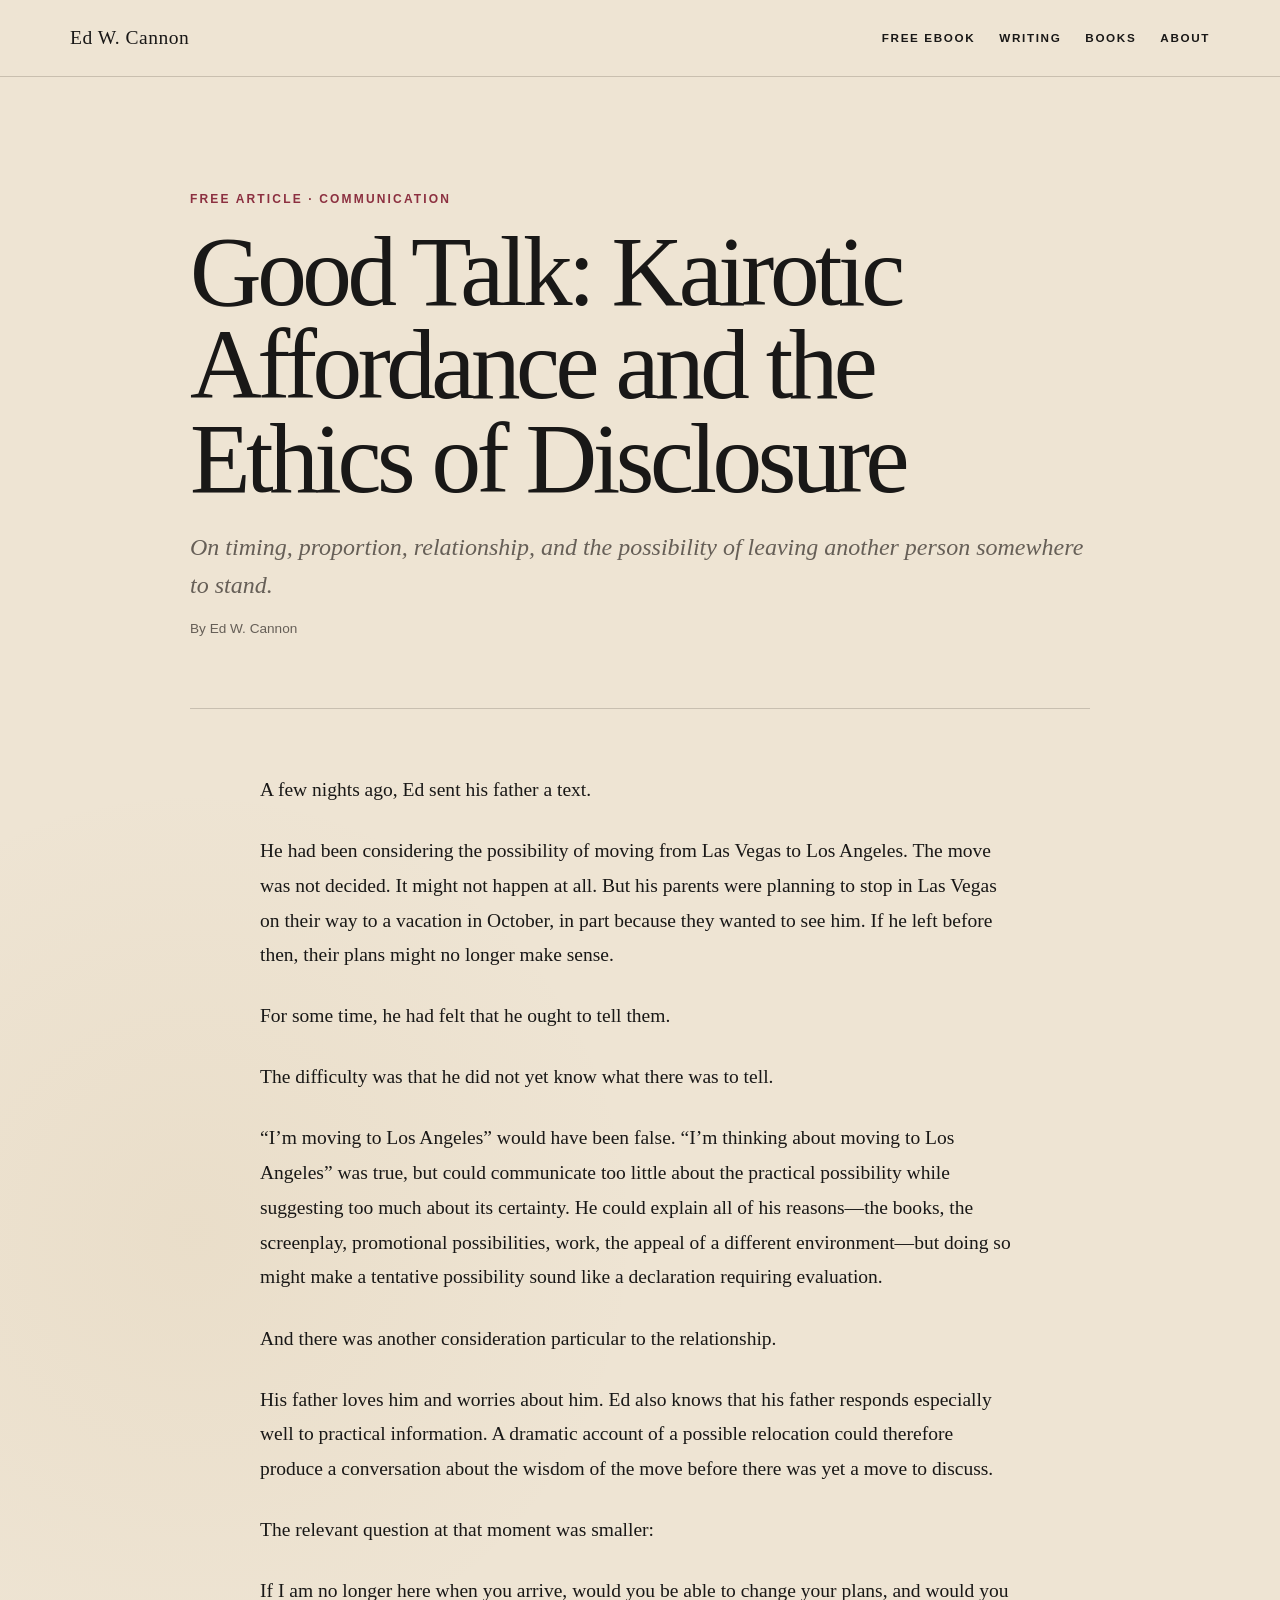
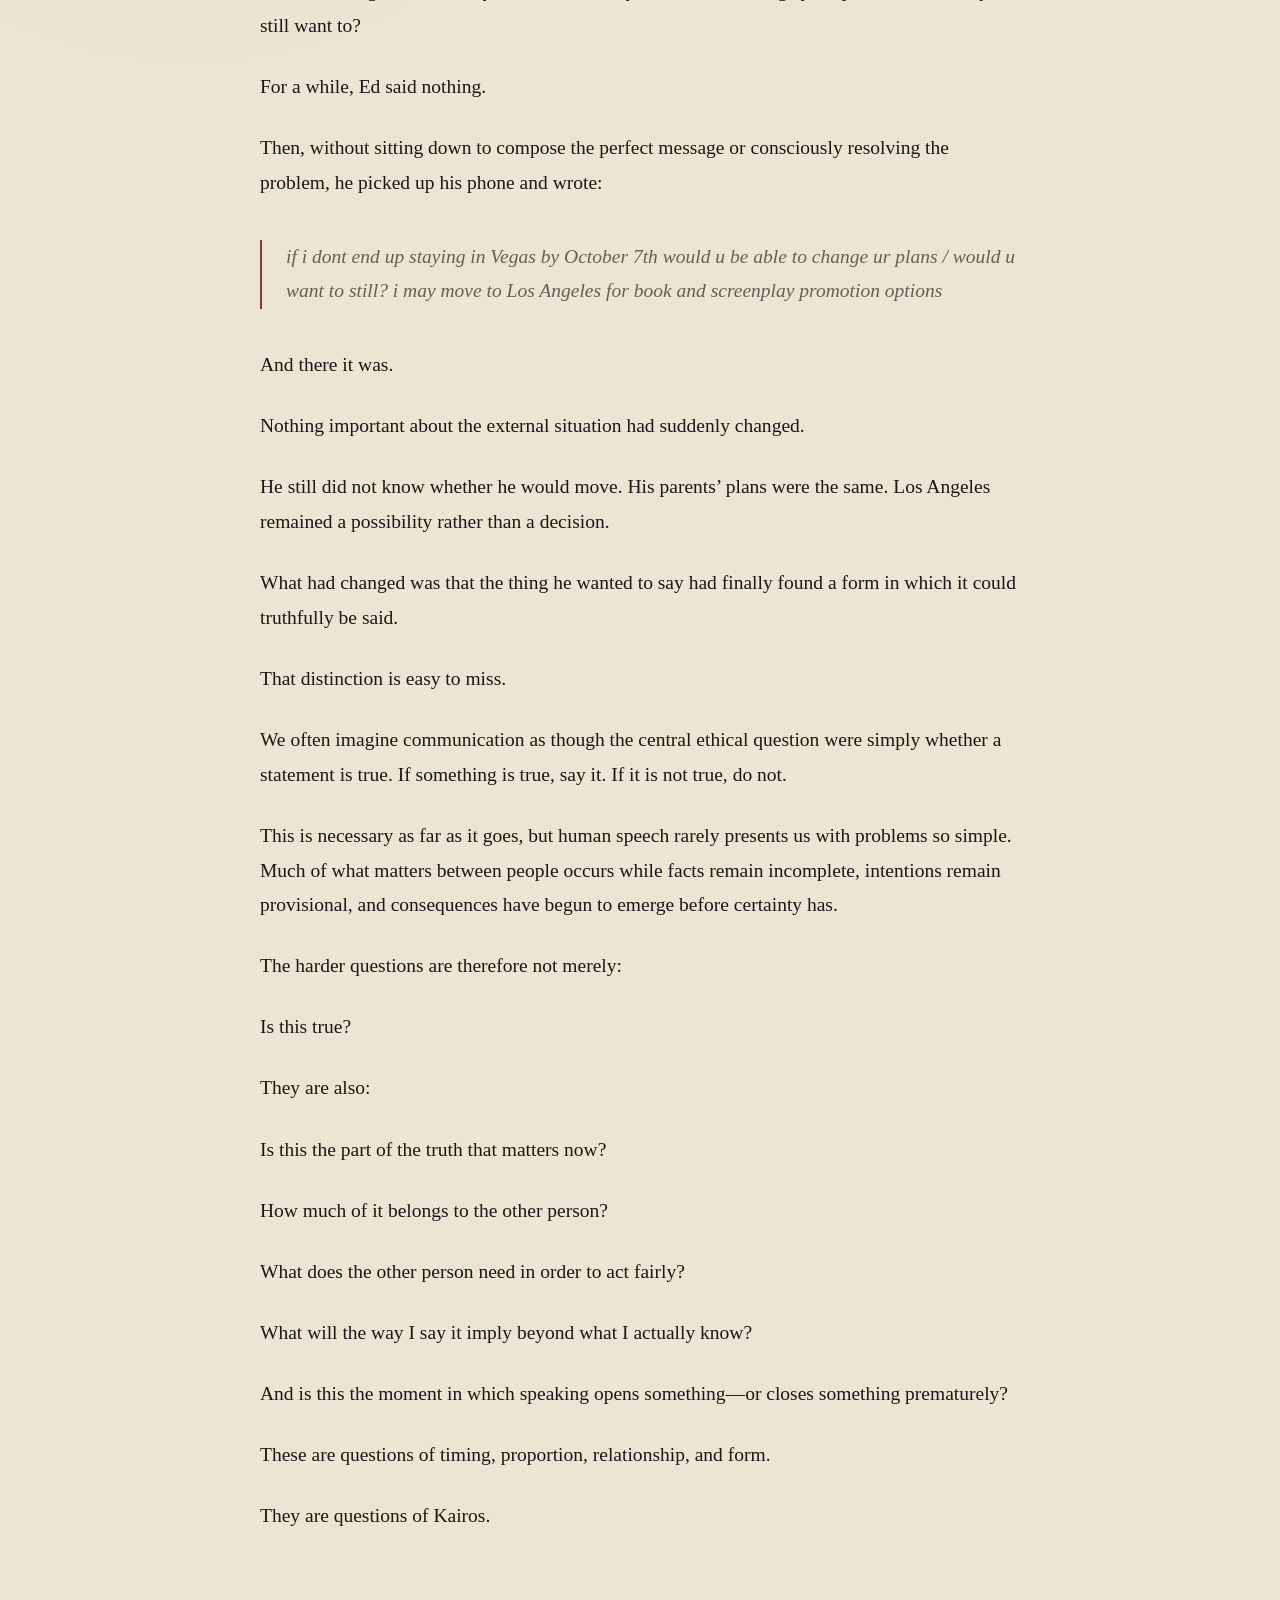
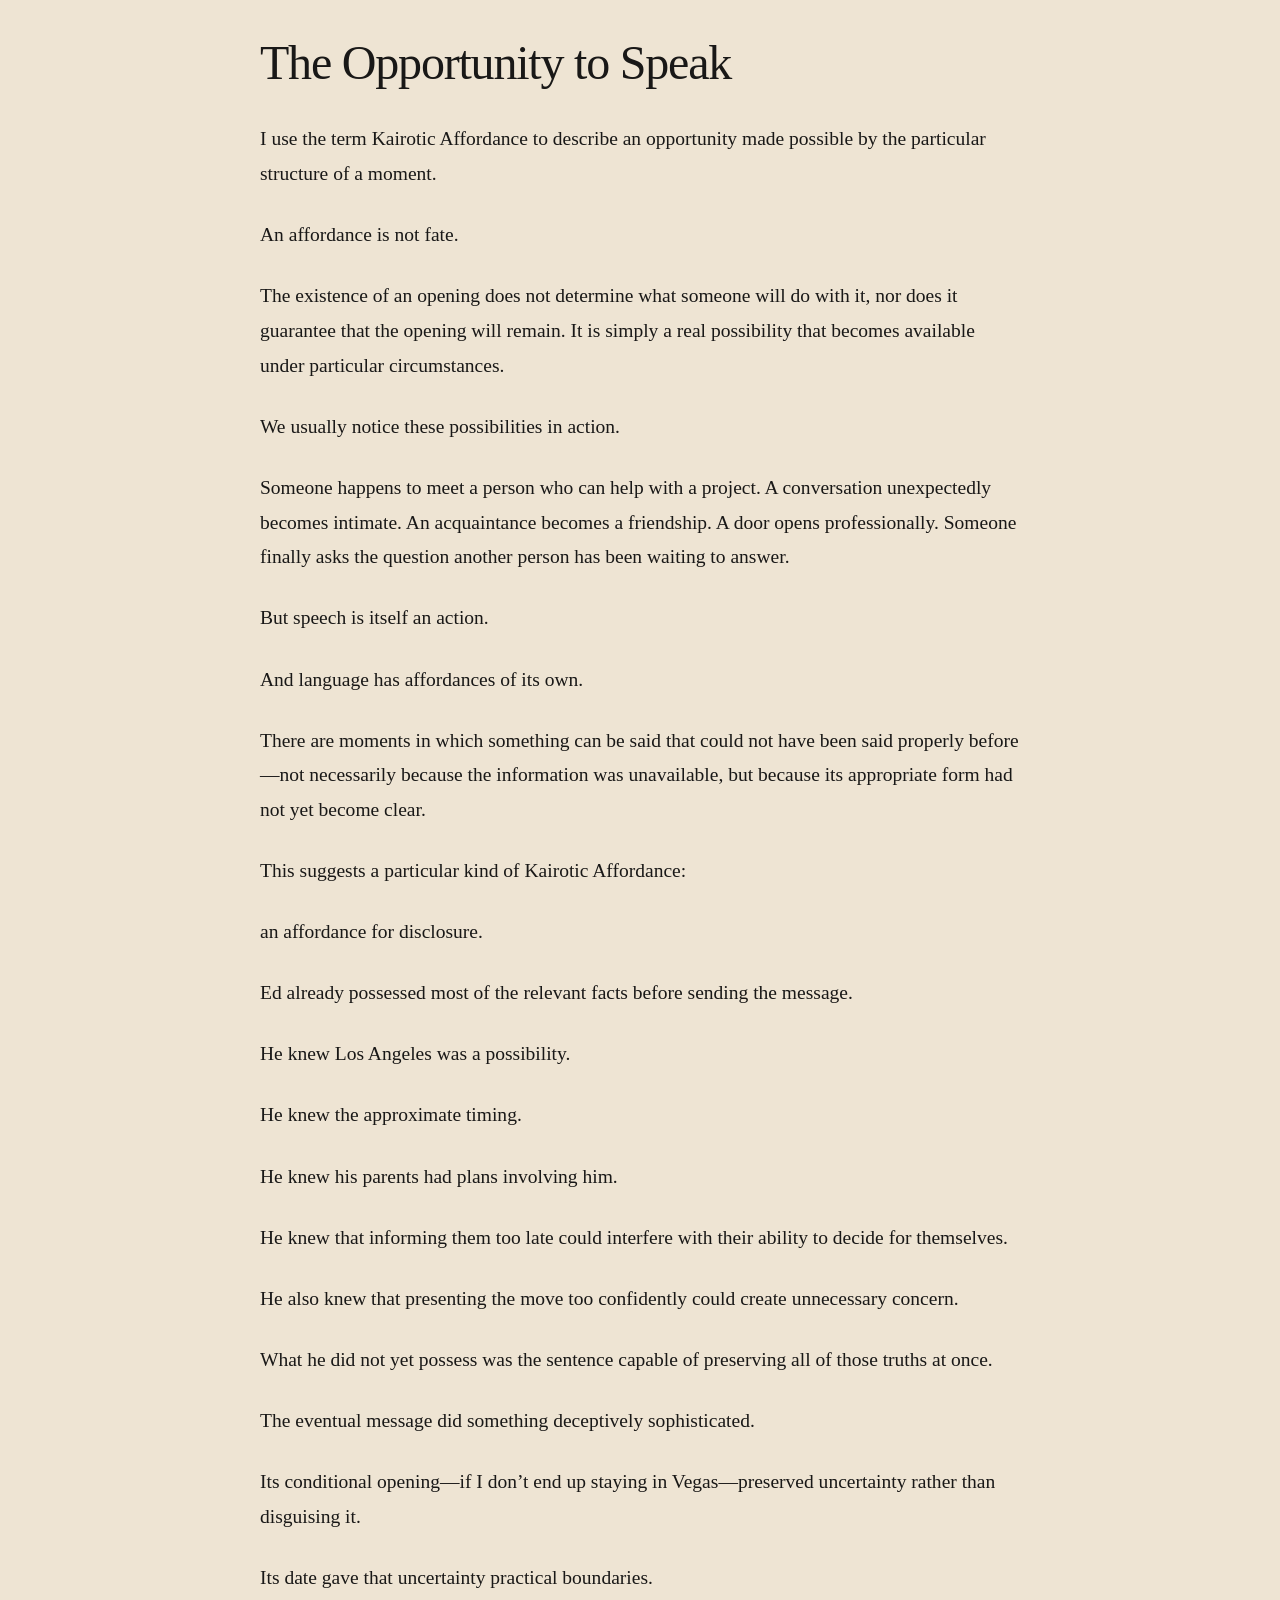
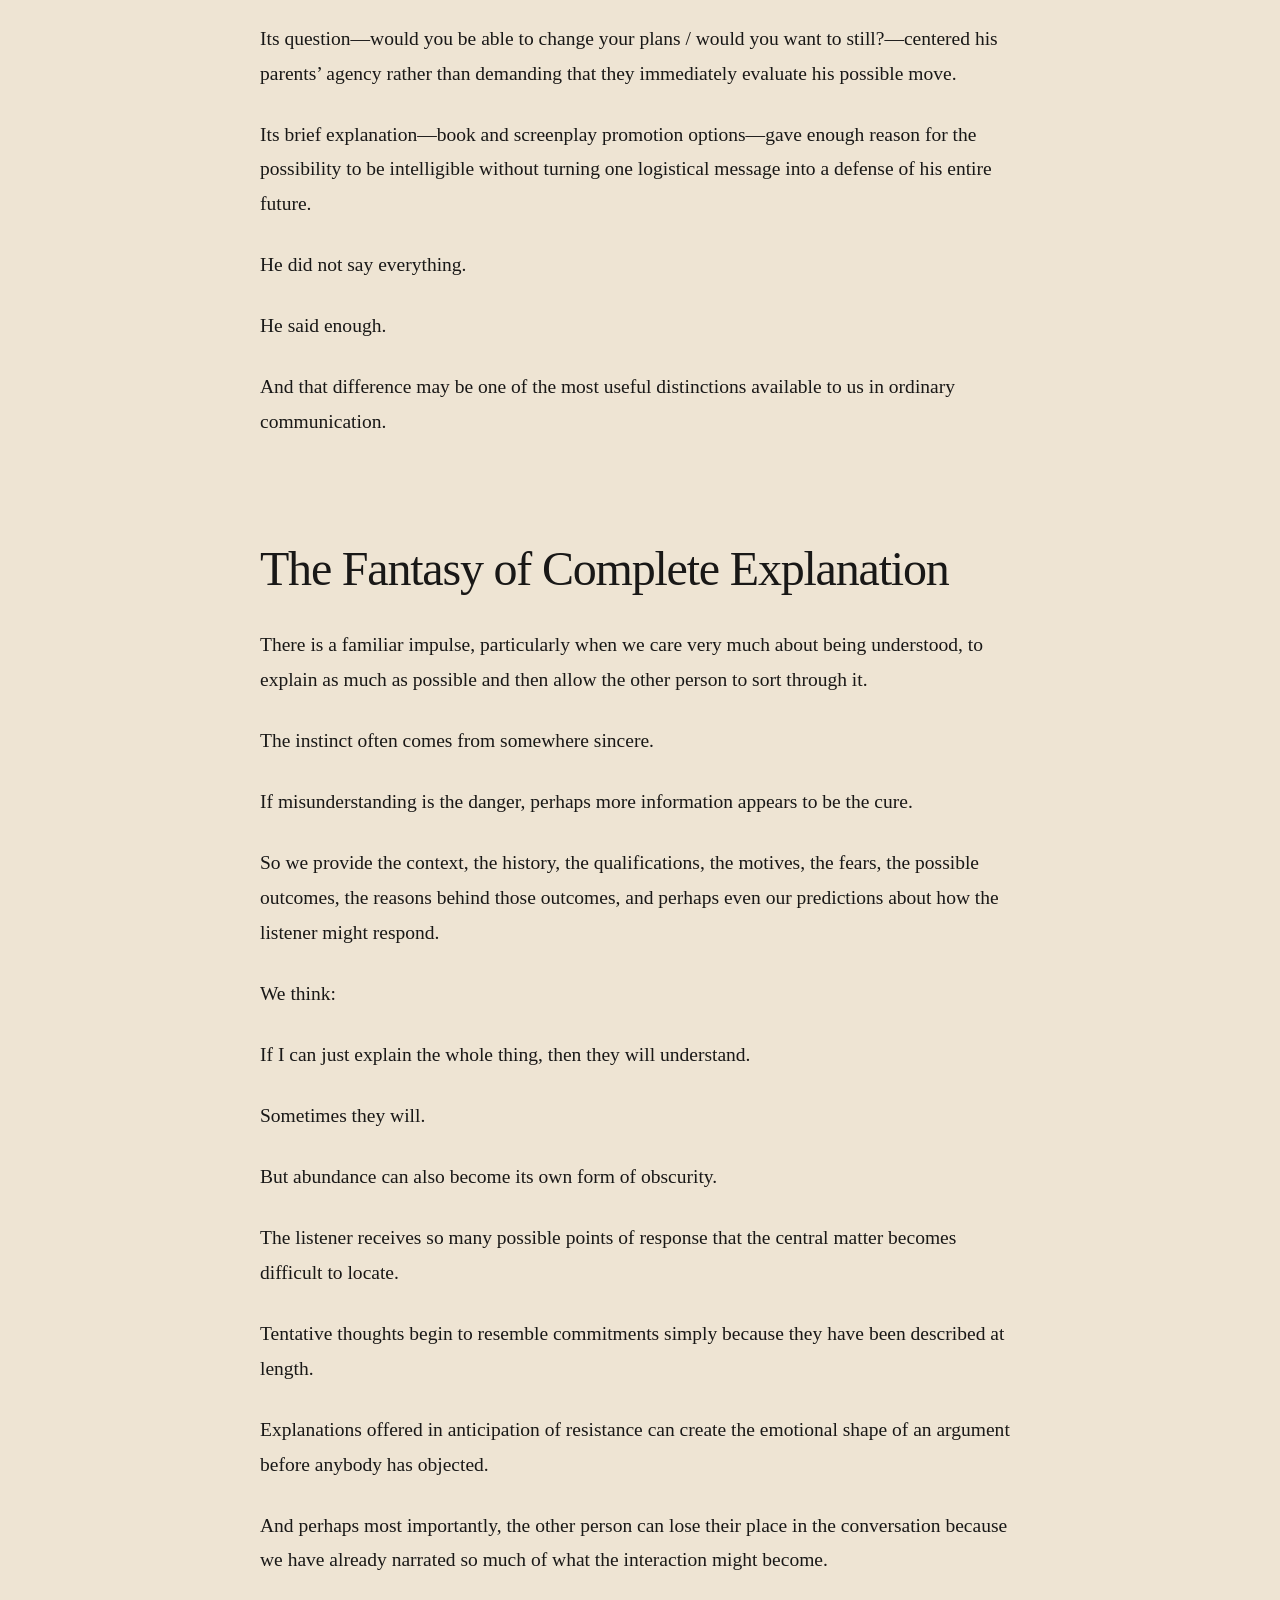
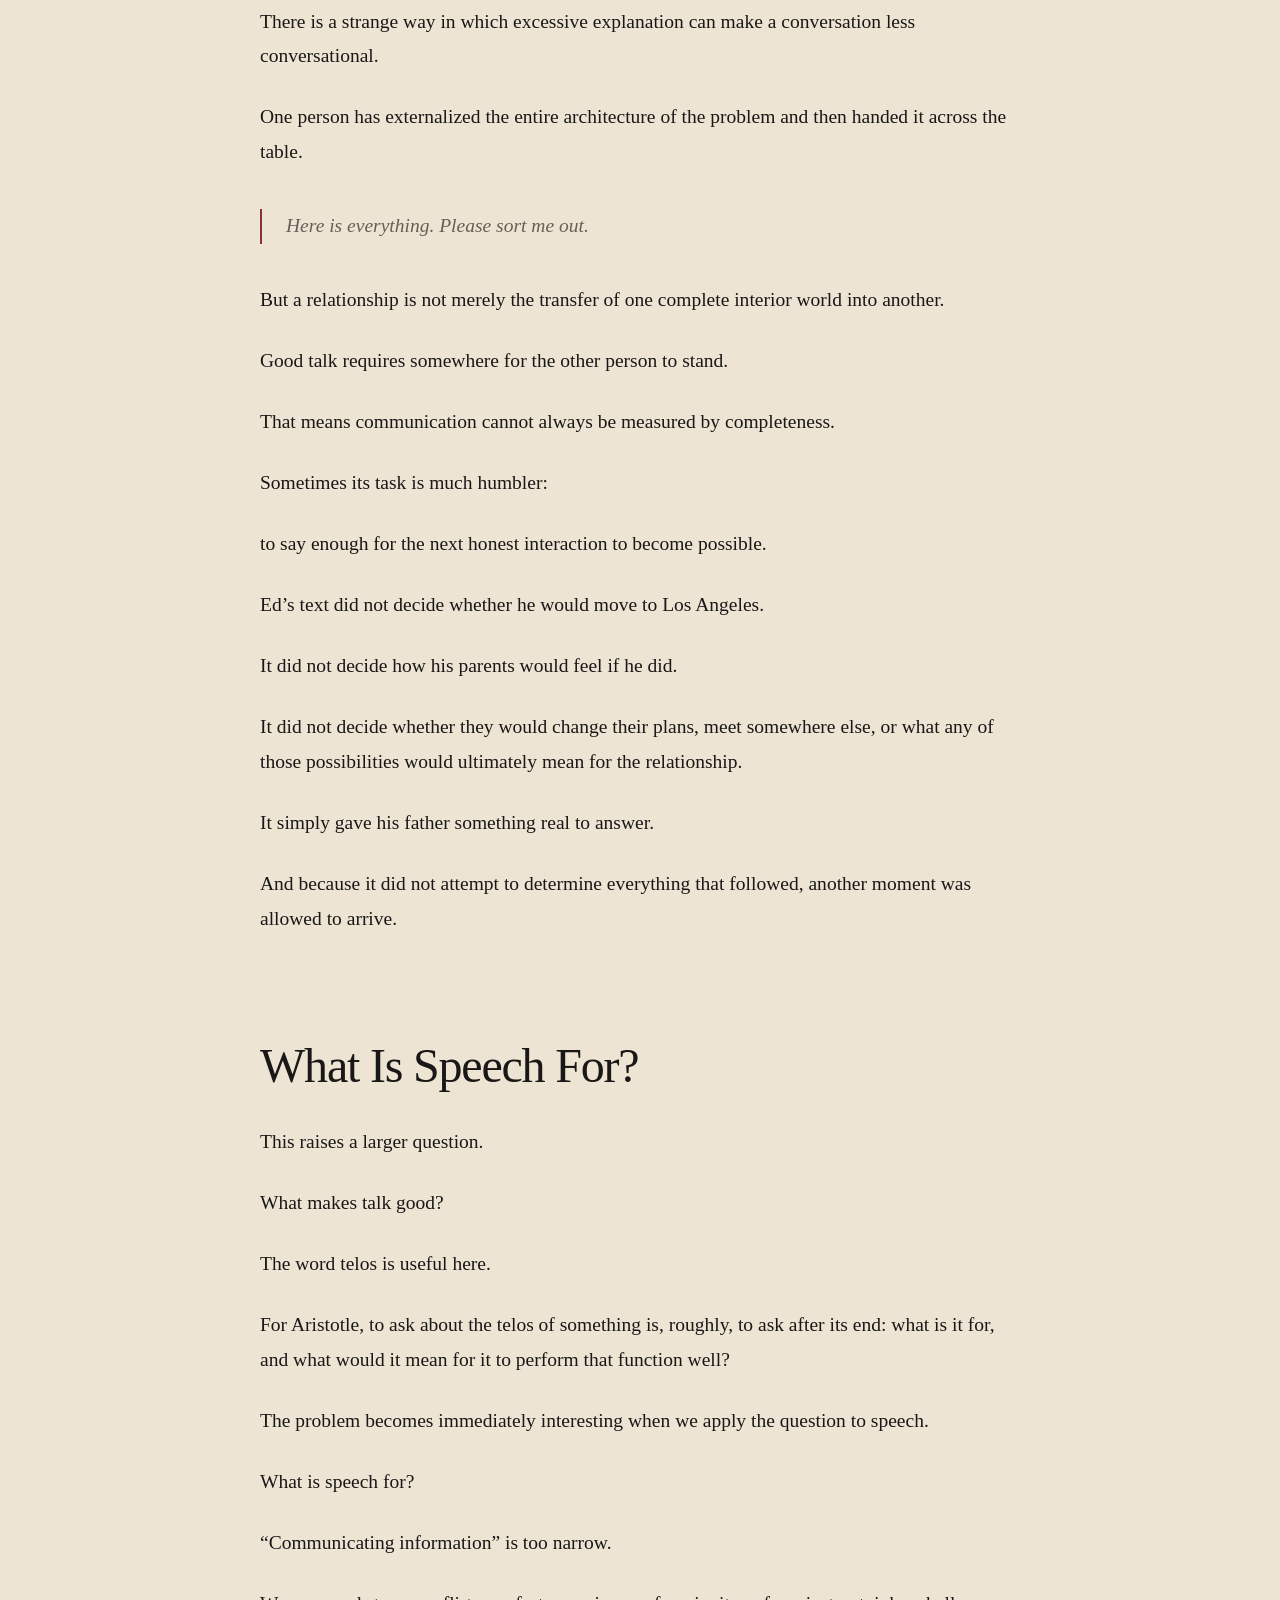
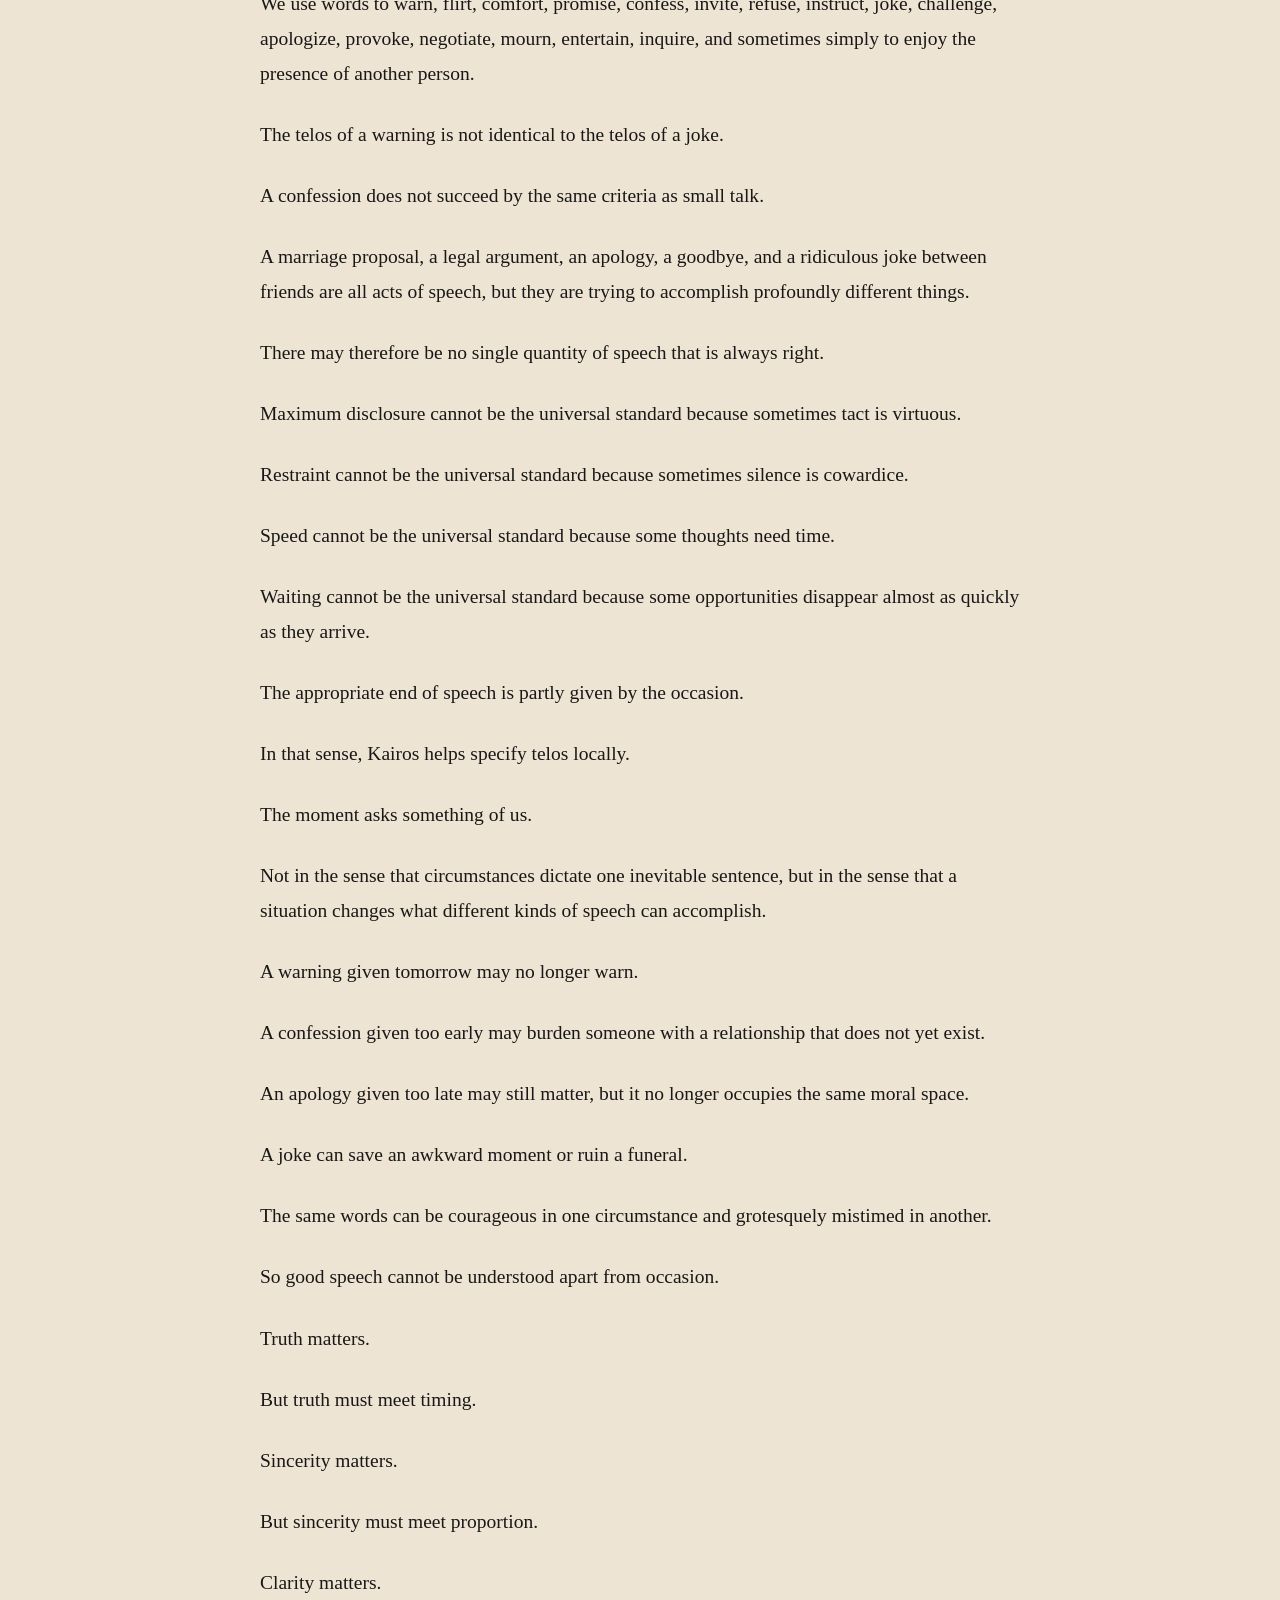
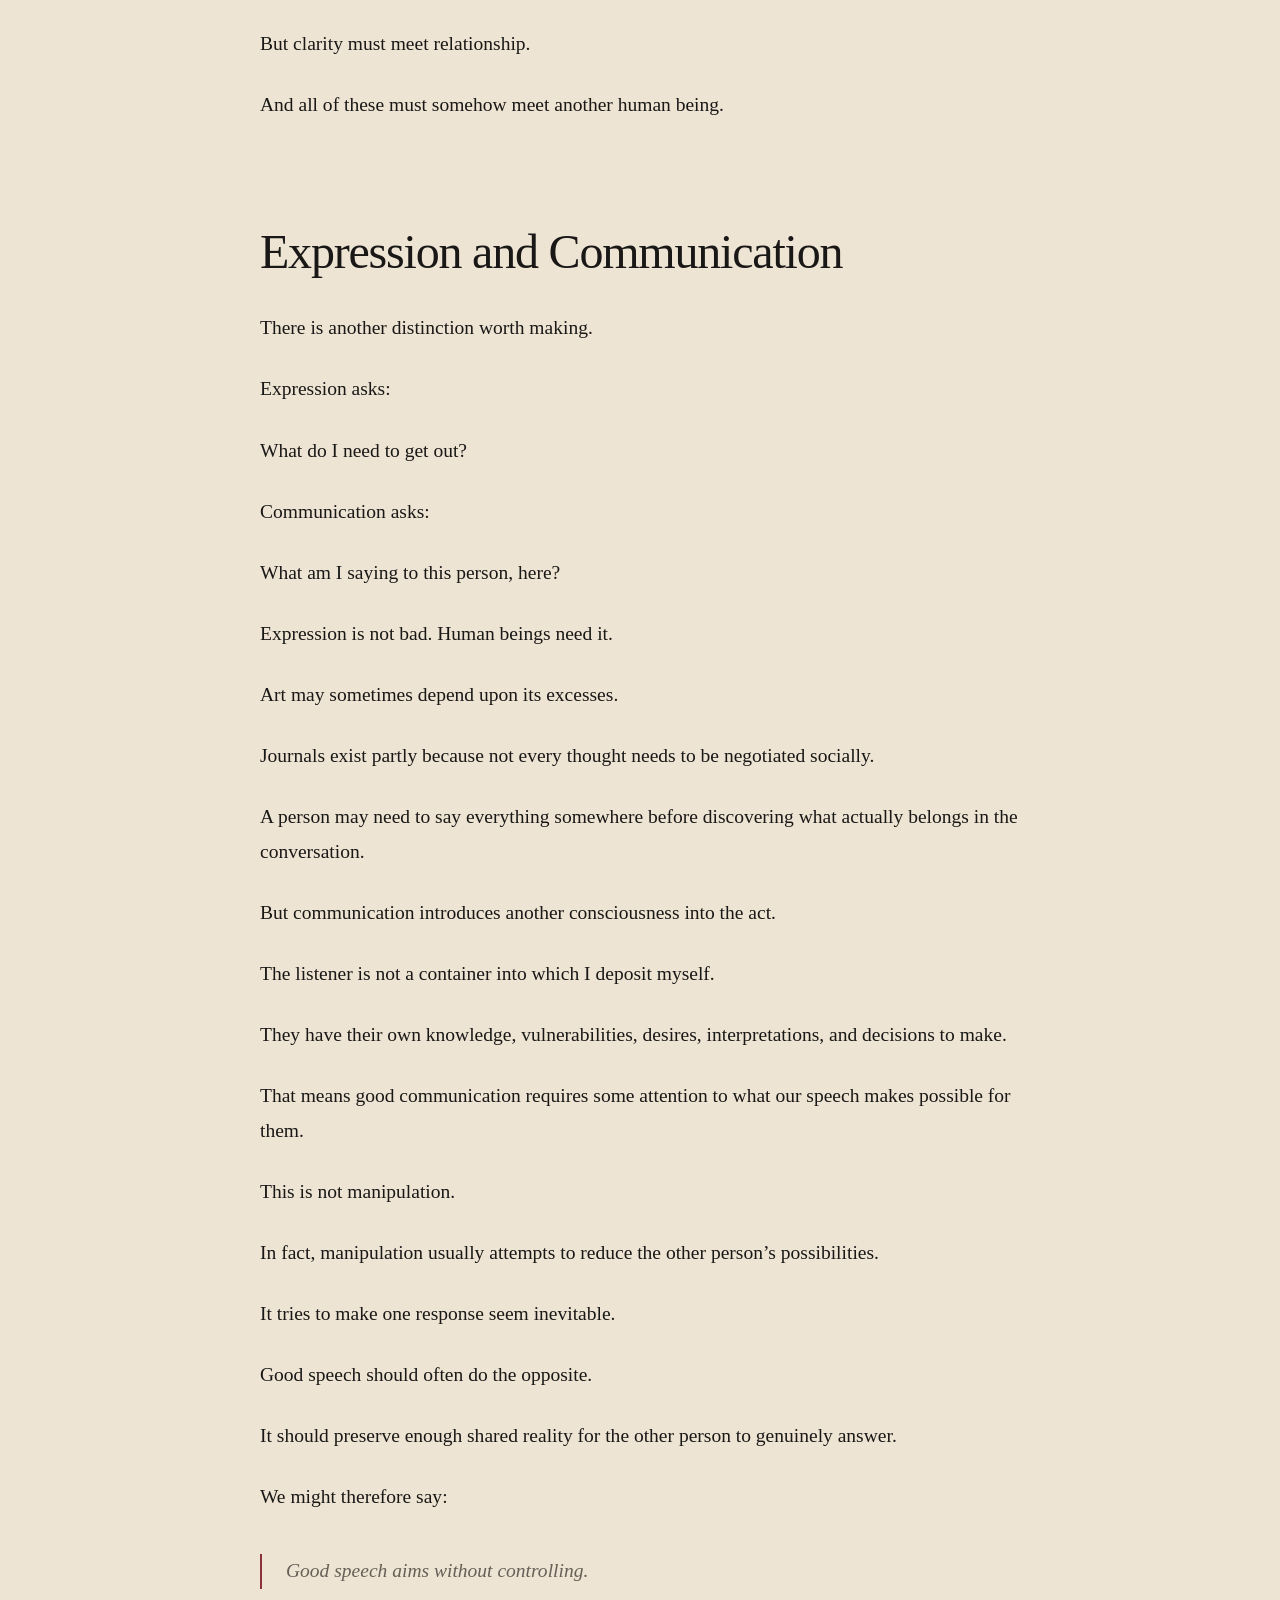
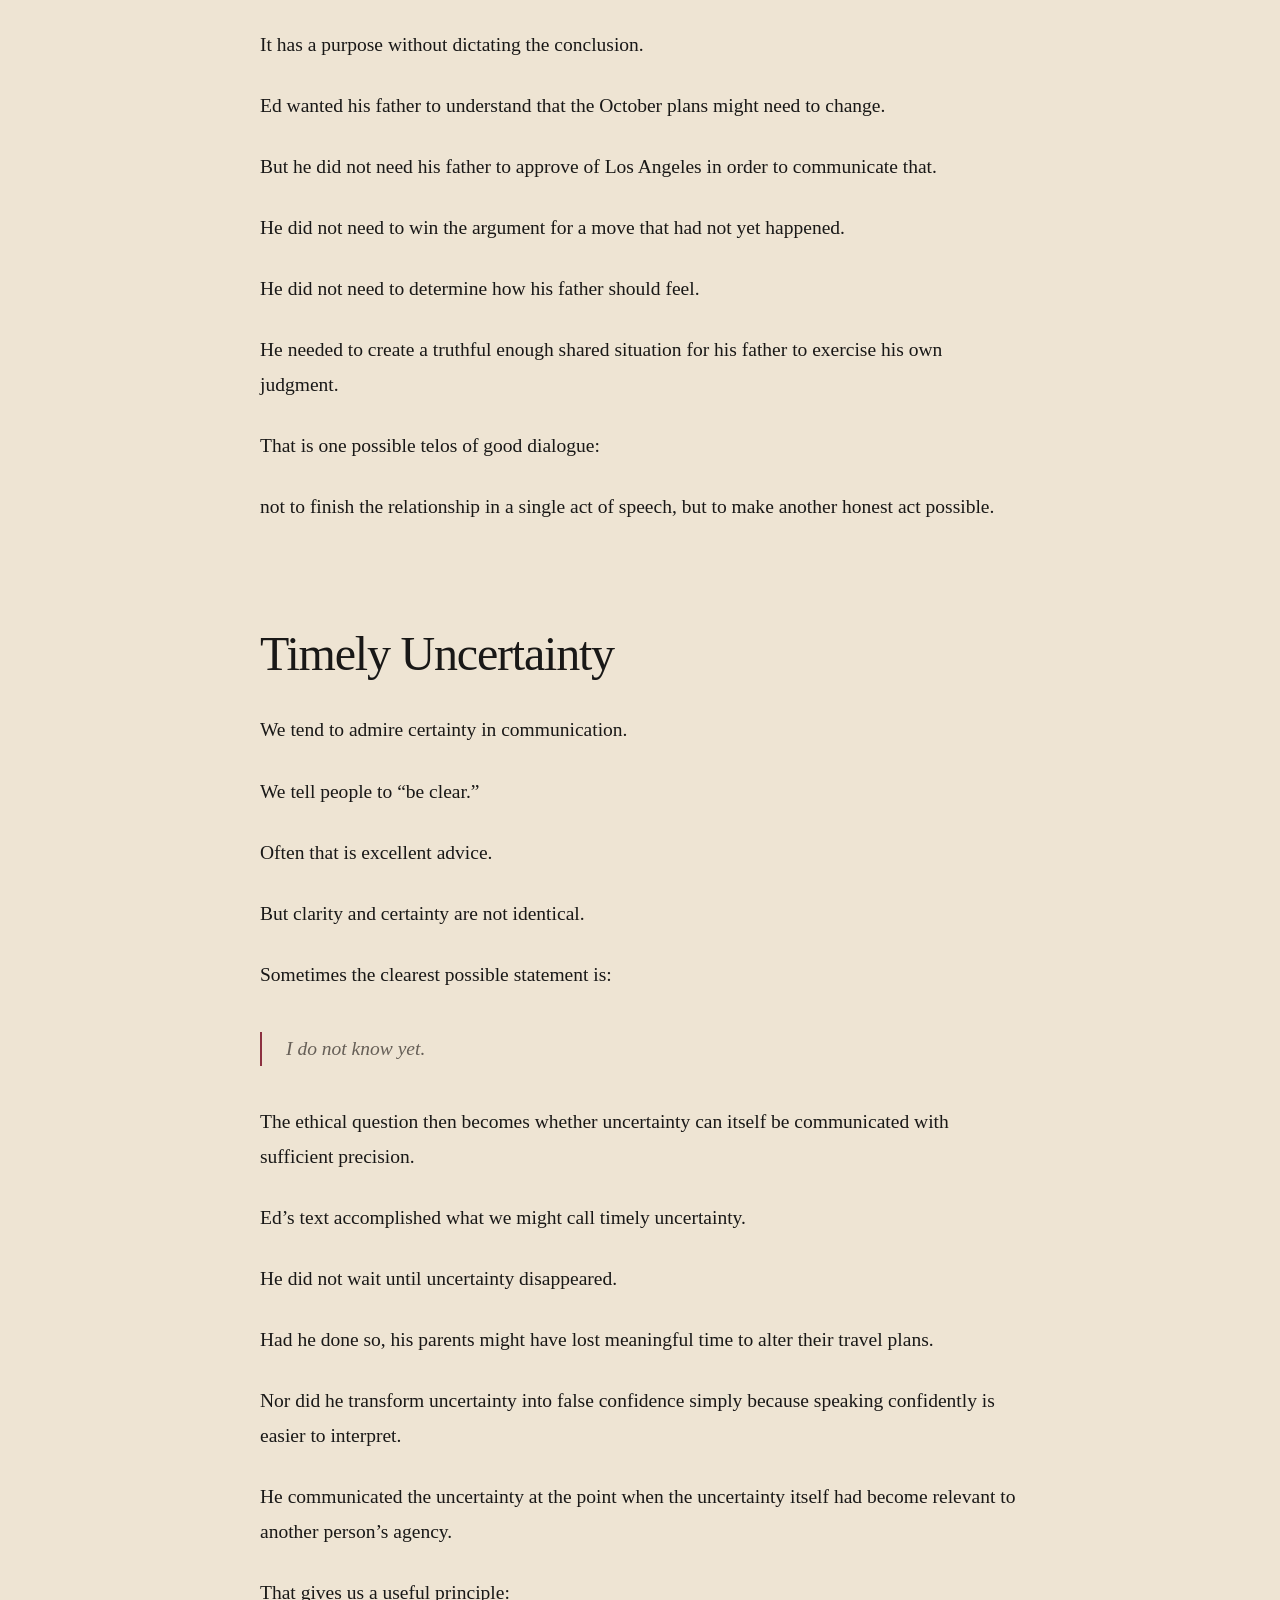
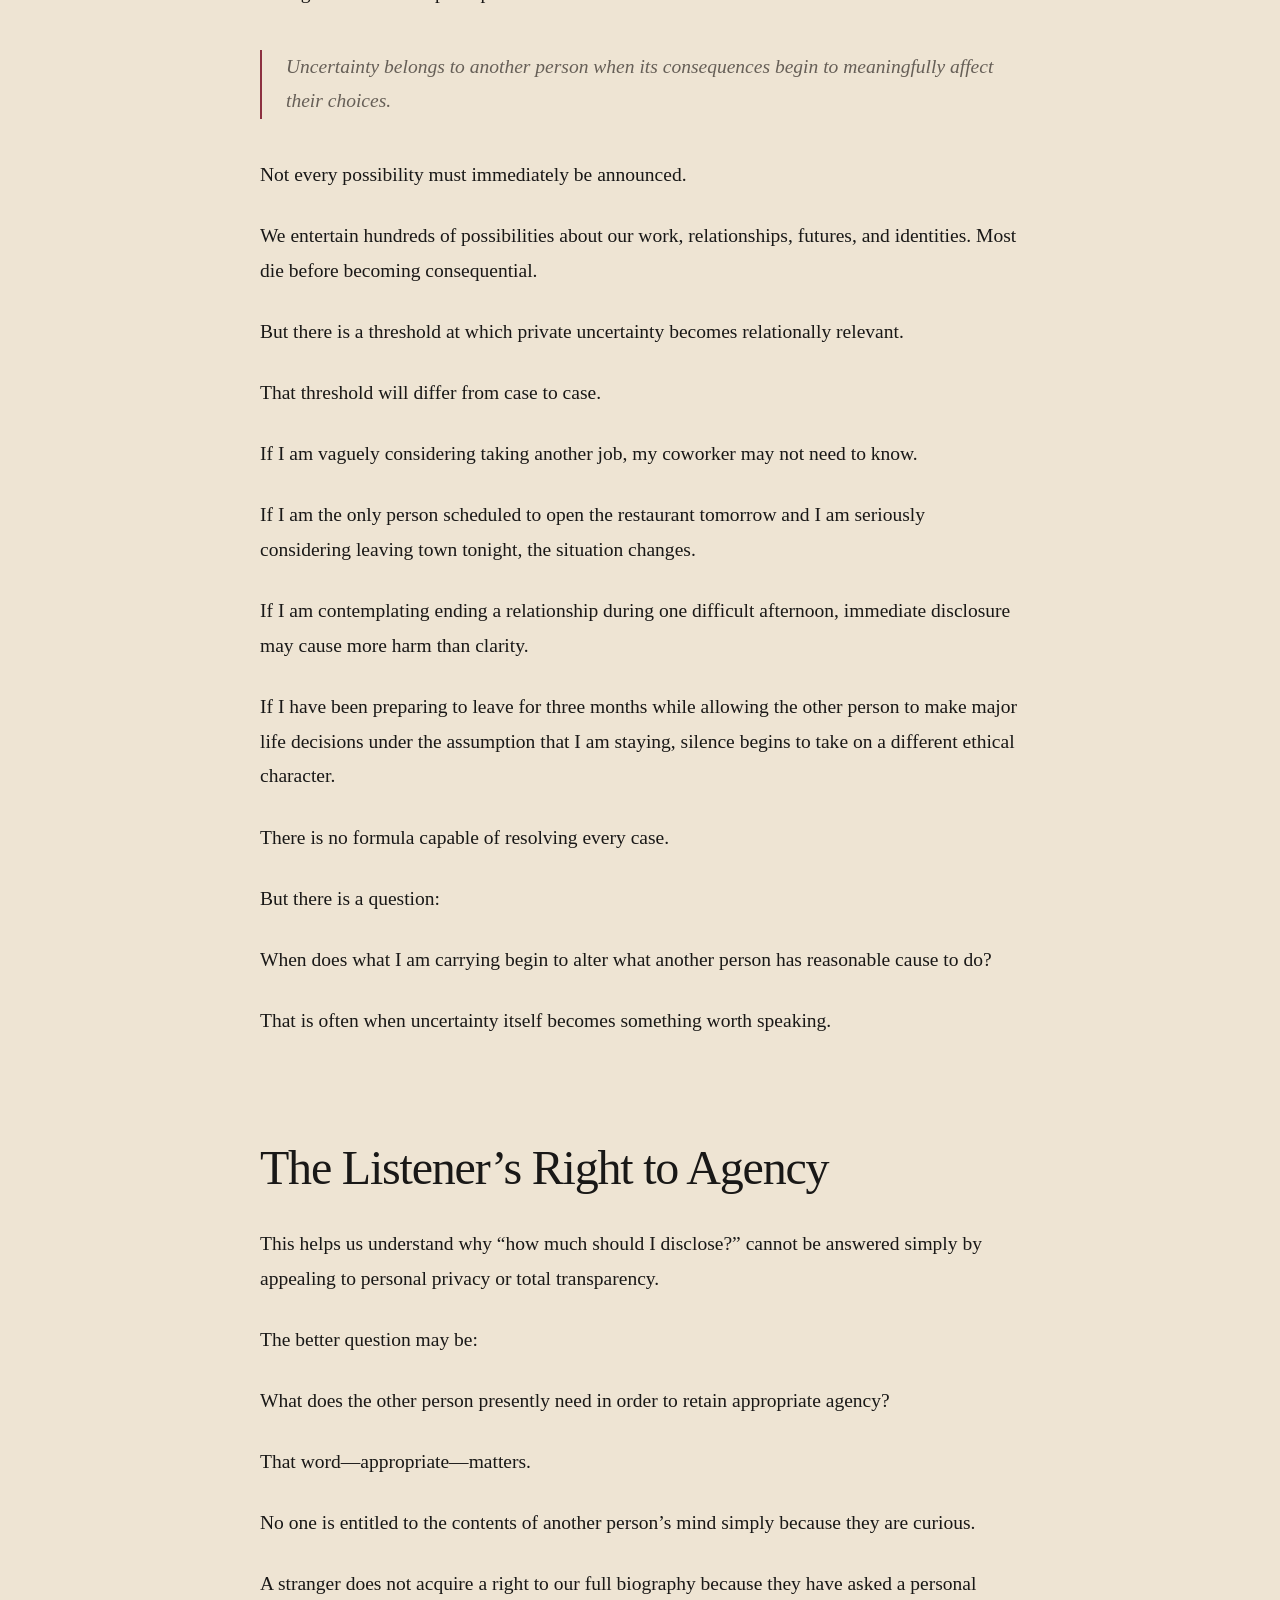
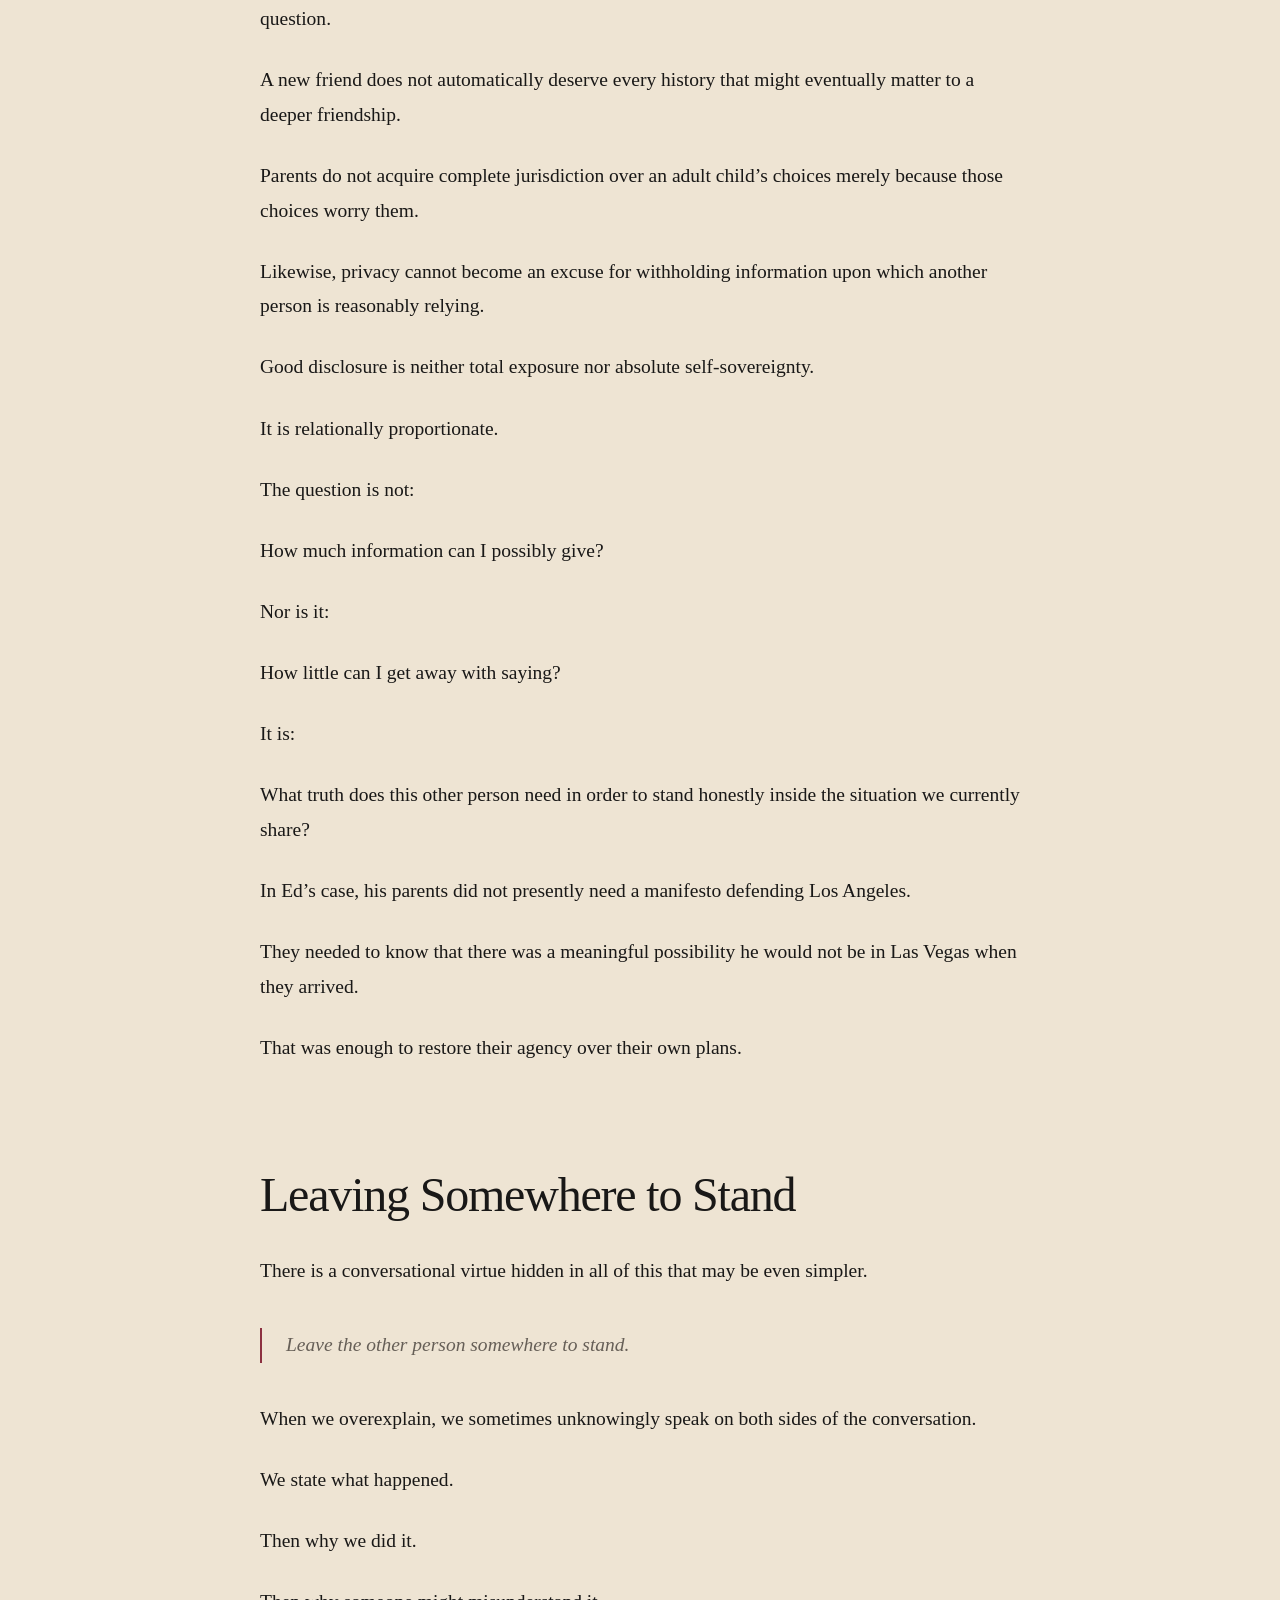
==== good-talk.html @ dec4959e "Launch redesigned author site" ====
<!doctype html>
<html lang="en">
<head>
  <meta charset="utf-8">
  <meta name="viewport" content="width=device-width, initial-scale=1">
  <title>Good Talk: Kairotic Affordance and the Ethics of Disclosure — Ed W. Cannon</title>
  <meta name="description" content="A free essay by Ed W. Cannon on timing, proportion, agency, disclosure, and the ethics of good conversation.">
  <link rel="icon" href="favicon.svg" type="image/svg+xml">
  <link rel="stylesheet" href="styles.css">
  <script src="site-config.js"></script>
</head>
<body>
<header class="site-header">
  <nav class="wrap nav">
    <a class="brand" href="index.html">Ed W. Cannon</a>
    <div class="nav-links">
      <a href="index.html#free-ebook">Free Ebook</a>
      <a href="index.html#writing">Writing</a>
      <a href="index.html#books">Books</a>
      <a href="index.html#about">About</a>
    </div>
  </nav>
</header>

<main class="article-shell">
  <div class="wrap">
    <header class="article-header">
      <p class="meta">Free Article · Communication</p>
      <h1>Good Talk: Kairotic Affordance and the Ethics of Disclosure</h1>
      <p class="subtitle">
        On timing, proportion, relationship, and the possibility of leaving
        another person somewhere to stand.
      </p>
      <p class="small">By Ed W. Cannon</p>
    </header>

    <article class="article-body">
      <p>A few nights ago, Ed sent his father a text.</p>
<p>He had been considering the possibility of moving from Las Vegas to Los Angeles. The move was not decided. It might not happen at all. But his parents were planning to stop in Las Vegas on their way to a vacation in October, in part because they wanted to see him. If he left before then, their plans might no longer make sense.</p>
<p>For some time, he had felt that he ought to tell them.</p>
<p>The difficulty was that he did not yet know what there was to tell.</p>
<p>“I’m moving to Los Angeles” would have been false. “I’m thinking about moving to Los Angeles” was true, but could communicate too little about the practical possibility while suggesting too much about its certainty. He could explain all of his reasons—the books, the screenplay, promotional possibilities, work, the appeal of a different environment—but doing so might make a tentative possibility sound like a declaration requiring evaluation.</p>
<p>And there was another consideration particular to the relationship.</p>
<p>His father loves him and worries about him. Ed also knows that his father responds especially well to practical information. A dramatic account of a possible relocation could therefore produce a conversation about the wisdom of the move before there was yet a move to discuss.</p>
<p>The relevant question at that moment was smaller:</p>
<p>If I am no longer here when you arrive, would you be able to change your plans, and would you still want to?</p>
<p>For a while, Ed said nothing.</p>
<p>Then, without sitting down to compose the perfect message or consciously resolving the problem, he picked up his phone and wrote:</p>
<blockquote>if i dont end up staying in Vegas by October 7th would u be able to change ur plans / would u want to still? i may move to Los Angeles for book and screenplay promotion options</blockquote>
<p>And there it was.</p>
<p>Nothing important about the external situation had suddenly changed.</p>
<p>He still did not know whether he would move. His parents’ plans were the same. Los Angeles remained a possibility rather than a decision.</p>
<p>What had changed was that the thing he wanted to say had finally found a form in which it could truthfully be said.</p>
<p>That distinction is easy to miss.</p>
<p>We often imagine communication as though the central ethical question were simply whether a statement is true. If something is true, say it. If it is not true, do not.</p>
<p>This is necessary as far as it goes, but human speech rarely presents us with problems so simple. Much of what matters between people occurs while facts remain incomplete, intentions remain provisional, and consequences have begun to emerge before certainty has.</p>
<p>The harder questions are therefore not merely:</p>
<p>Is this true?</p>
<p>They are also:</p>
<p>Is this the part of the truth that matters now?</p>
<p>How much of it belongs to the other person?</p>
<p>What does the other person need in order to act fairly?</p>
<p>What will the way I say it imply beyond what I actually know?</p>
<p>And is this the moment in which speaking opens something—or closes something prematurely?</p>
<p>These are questions of timing, proportion, relationship, and form.</p>
<p>They are questions of Kairos.</p>
<h2>The Opportunity to Speak</h2>
<p>I use the term Kairotic Affordance to describe an opportunity made possible by the particular structure of a moment.</p>
<p>An affordance is not fate.</p>
<p>The existence of an opening does not determine what someone will do with it, nor does it guarantee that the opening will remain. It is simply a real possibility that becomes available under particular circumstances.</p>
<p>We usually notice these possibilities in action.</p>
<p>Someone happens to meet a person who can help with a project. A conversation unexpectedly becomes intimate. An acquaintance becomes a friendship. A door opens professionally. Someone finally asks the question another person has been waiting to answer.</p>
<p>But speech is itself an action.</p>
<p>And language has affordances of its own.</p>
<p>There are moments in which something can be said that could not have been said properly before—not necessarily because the information was unavailable, but because its appropriate form had not yet become clear.</p>
<p>This suggests a particular kind of Kairotic Affordance:</p>
<p>an affordance for disclosure.</p>
<p>Ed already possessed most of the relevant facts before sending the message.</p>
<p>He knew Los Angeles was a possibility.</p>
<p>He knew the approximate timing.</p>
<p>He knew his parents had plans involving him.</p>
<p>He knew that informing them too late could interfere with their ability to decide for themselves.</p>
<p>He also knew that presenting the move too confidently could create unnecessary concern.</p>
<p>What he did not yet possess was the sentence capable of preserving all of those truths at once.</p>
<p>The eventual message did something deceptively sophisticated.</p>
<p>Its conditional opening—if I don’t end up staying in Vegas—preserved uncertainty rather than disguising it.</p>
<p>Its date gave that uncertainty practical boundaries.</p>
<p>Its question—would you be able to change your plans / would you want to still?—centered his parents’ agency rather than demanding that they immediately evaluate his possible move.</p>
<p>Its brief explanation—book and screenplay promotion options—gave enough reason for the possibility to be intelligible without turning one logistical message into a defense of his entire future.</p>
<p>He did not say everything.</p>
<p>He said enough.</p>
<p>And that difference may be one of the most useful distinctions available to us in ordinary communication.</p>
<h2>The Fantasy of Complete Explanation</h2>
<p>There is a familiar impulse, particularly when we care very much about being understood, to explain as much as possible and then allow the other person to sort through it.</p>
<p>The instinct often comes from somewhere sincere.</p>
<p>If misunderstanding is the danger, perhaps more information appears to be the cure.</p>
<p>So we provide the context, the history, the qualifications, the motives, the fears, the possible outcomes, the reasons behind those outcomes, and perhaps even our predictions about how the listener might respond.</p>
<p>We think:</p>
<p>If I can just explain the whole thing, then they will understand.</p>
<p>Sometimes they will.</p>
<p>But abundance can also become its own form of obscurity.</p>
<p>The listener receives so many possible points of response that the central matter becomes difficult to locate.</p>
<p>Tentative thoughts begin to resemble commitments simply because they have been described at length.</p>
<p>Explanations offered in anticipation of resistance can create the emotional shape of an argument before anybody has objected.</p>
<p>And perhaps most importantly, the other person can lose their place in the conversation because we have already narrated so much of what the interaction might become.</p>
<p>There is a strange way in which excessive explanation can make a conversation less conversational.</p>
<p>One person has externalized the entire architecture of the problem and then handed it across the table.</p>
<blockquote>Here is everything. Please sort me out.</blockquote>
<p>But a relationship is not merely the transfer of one complete interior world into another.</p>
<p>Good talk requires somewhere for the other person to stand.</p>
<p>That means communication cannot always be measured by completeness.</p>
<p>Sometimes its task is much humbler:</p>
<p>to say enough for the next honest interaction to become possible.</p>
<p>Ed’s text did not decide whether he would move to Los Angeles.</p>
<p>It did not decide how his parents would feel if he did.</p>
<p>It did not decide whether they would change their plans, meet somewhere else, or what any of those possibilities would ultimately mean for the relationship.</p>
<p>It simply gave his father something real to answer.</p>
<p>And because it did not attempt to determine everything that followed, another moment was allowed to arrive.</p>
<h2>What Is Speech For?</h2>
<p>This raises a larger question.</p>
<p>What makes talk good?</p>
<p>The word telos is useful here.</p>
<p>For Aristotle, to ask about the telos of something is, roughly, to ask after its end: what is it for, and what would it mean for it to perform that function well?</p>
<p>The problem becomes immediately interesting when we apply the question to speech.</p>
<p>What is speech for?</p>
<p>“Communicating information” is too narrow.</p>
<p>We use words to warn, flirt, comfort, promise, confess, invite, refuse, instruct, joke, challenge, apologize, provoke, negotiate, mourn, entertain, inquire, and sometimes simply to enjoy the presence of another person.</p>
<p>The telos of a warning is not identical to the telos of a joke.</p>
<p>A confession does not succeed by the same criteria as small talk.</p>
<p>A marriage proposal, a legal argument, an apology, a goodbye, and a ridiculous joke between friends are all acts of speech, but they are trying to accomplish profoundly different things.</p>
<p>There may therefore be no single quantity of speech that is always right.</p>
<p>Maximum disclosure cannot be the universal standard because sometimes tact is virtuous.</p>
<p>Restraint cannot be the universal standard because sometimes silence is cowardice.</p>
<p>Speed cannot be the universal standard because some thoughts need time.</p>
<p>Waiting cannot be the universal standard because some opportunities disappear almost as quickly as they arrive.</p>
<p>The appropriate end of speech is partly given by the occasion.</p>
<p>In that sense, Kairos helps specify telos locally.</p>
<p>The moment asks something of us.</p>
<p>Not in the sense that circumstances dictate one inevitable sentence, but in the sense that a situation changes what different kinds of speech can accomplish.</p>
<p>A warning given tomorrow may no longer warn.</p>
<p>A confession given too early may burden someone with a relationship that does not yet exist.</p>
<p>An apology given too late may still matter, but it no longer occupies the same moral space.</p>
<p>A joke can save an awkward moment or ruin a funeral.</p>
<p>The same words can be courageous in one circumstance and grotesquely mistimed in another.</p>
<p>So good speech cannot be understood apart from occasion.</p>
<p>Truth matters.</p>
<p>But truth must meet timing.</p>
<p>Sincerity matters.</p>
<p>But sincerity must meet proportion.</p>
<p>Clarity matters.</p>
<p>But clarity must meet relationship.</p>
<p>And all of these must somehow meet another human being.</p>
<h2>Expression and Communication</h2>
<p>There is another distinction worth making.</p>
<p>Expression asks:</p>
<p>What do I need to get out?</p>
<p>Communication asks:</p>
<p>What am I saying to this person, here?</p>
<p>Expression is not bad. Human beings need it.</p>
<p>Art may sometimes depend upon its excesses.</p>
<p>Journals exist partly because not every thought needs to be negotiated socially.</p>
<p>A person may need to say everything somewhere before discovering what actually belongs in the conversation.</p>
<p>But communication introduces another consciousness into the act.</p>
<p>The listener is not a container into which I deposit myself.</p>
<p>They have their own knowledge, vulnerabilities, desires, interpretations, and decisions to make.</p>
<p>That means good communication requires some attention to what our speech makes possible for them.</p>
<p>This is not manipulation.</p>
<p>In fact, manipulation usually attempts to reduce the other person’s possibilities.</p>
<p>It tries to make one response seem inevitable.</p>
<p>Good speech should often do the opposite.</p>
<p>It should preserve enough shared reality for the other person to genuinely answer.</p>
<p>We might therefore say:</p>
<blockquote>Good speech aims without controlling.</blockquote>
<p>It has a purpose without dictating the conclusion.</p>
<p>Ed wanted his father to understand that the October plans might need to change.</p>
<p>But he did not need his father to approve of Los Angeles in order to communicate that.</p>
<p>He did not need to win the argument for a move that had not yet happened.</p>
<p>He did not need to determine how his father should feel.</p>
<p>He needed to create a truthful enough shared situation for his father to exercise his own judgment.</p>
<p>That is one possible telos of good dialogue:</p>
<p>not to finish the relationship in a single act of speech, but to make another honest act possible.</p>
<h2>Timely Uncertainty</h2>
<p>We tend to admire certainty in communication.</p>
<p>We tell people to “be clear.”</p>
<p>Often that is excellent advice.</p>
<p>But clarity and certainty are not identical.</p>
<p>Sometimes the clearest possible statement is:</p>
<blockquote>I do not know yet.</blockquote>
<p>The ethical question then becomes whether uncertainty can itself be communicated with sufficient precision.</p>
<p>Ed’s text accomplished what we might call timely uncertainty.</p>
<p>He did not wait until uncertainty disappeared.</p>
<p>Had he done so, his parents might have lost meaningful time to alter their travel plans.</p>
<p>Nor did he transform uncertainty into false confidence simply because speaking confidently is easier to interpret.</p>
<p>He communicated the uncertainty at the point when the uncertainty itself had become relevant to another person’s agency.</p>
<p>That gives us a useful principle:</p>
<blockquote>Uncertainty belongs to another person when its consequences begin to meaningfully affect their choices.</blockquote>
<p>Not every possibility must immediately be announced.</p>
<p>We entertain hundreds of possibilities about our work, relationships, futures, and identities. Most die before becoming consequential.</p>
<p>But there is a threshold at which private uncertainty becomes relationally relevant.</p>
<p>That threshold will differ from case to case.</p>
<p>If I am vaguely considering taking another job, my coworker may not need to know.</p>
<p>If I am the only person scheduled to open the restaurant tomorrow and I am seriously considering leaving town tonight, the situation changes.</p>
<p>If I am contemplating ending a relationship during one difficult afternoon, immediate disclosure may cause more harm than clarity.</p>
<p>If I have been preparing to leave for three months while allowing the other person to make major life decisions under the assumption that I am staying, silence begins to take on a different ethical character.</p>
<p>There is no formula capable of resolving every case.</p>
<p>But there is a question:</p>
<p>When does what I am carrying begin to alter what another person has reasonable cause to do?</p>
<p>That is often when uncertainty itself becomes something worth speaking.</p>
<h2>The Listener’s Right to Agency</h2>
<p>This helps us understand why “how much should I disclose?” cannot be answered simply by appealing to personal privacy or total transparency.</p>
<p>The better question may be:</p>
<p>What does the other person presently need in order to retain appropriate agency?</p>
<p>That word—appropriate—matters.</p>
<p>No one is entitled to the contents of another person’s mind simply because they are curious.</p>
<p>A stranger does not acquire a right to our full biography because they have asked a personal question.</p>
<p>A new friend does not automatically deserve every history that might eventually matter to a deeper friendship.</p>
<p>Parents do not acquire complete jurisdiction over an adult child’s choices merely because those choices worry them.</p>
<p>Likewise, privacy cannot become an excuse for withholding information upon which another person is reasonably relying.</p>
<p>Good disclosure is neither total exposure nor absolute self-sovereignty.</p>
<p>It is relationally proportionate.</p>
<p>The question is not:</p>
<p>How much information can I possibly give?</p>
<p>Nor is it:</p>
<p>How little can I get away with saying?</p>
<p>It is:</p>
<p>What truth does this other person need in order to stand honestly inside the situation we currently share?</p>
<p>In Ed’s case, his parents did not presently need a manifesto defending Los Angeles.</p>
<p>They needed to know that there was a meaningful possibility he would not be in Las Vegas when they arrived.</p>
<p>That was enough to restore their agency over their own plans.</p>
<h2>Leaving Somewhere to Stand</h2>
<p>There is a conversational virtue hidden in all of this that may be even simpler.</p>
<blockquote>Leave the other person somewhere to stand.</blockquote>
<p>When we overexplain, we sometimes unknowingly speak on both sides of the conversation.</p>
<p>We state what happened.</p>
<p>Then why we did it.</p>
<p>Then why someone might misunderstand it.</p>
<p>Then why that misunderstanding would be unfair.</p>
<p>Then what we imagine they are probably feeling.</p>
<p>Then why they should not feel that.</p>
<p>Then what we expect them to say.</p>
<p>Then why that response would also be mistaken.</p>
<p>By the time we finish, the listener has technically been given an enormous amount of information and almost no room to participate.</p>
<p>Good talk is not necessarily short.</p>
<p>Sometimes a person needs twenty minutes to say something honestly.</p>
<p>But even long speech can remain open.</p>
<p>The issue is whether the speech treats the other person as somebody from whom something genuinely new might come.</p>
<p>Conversation requires epistemic space.</p>
<p>I cannot completely know your answer before you give it.</p>
<p>If I believe I do, I am no longer quite talking with you.</p>
<p>I am performing a model of you in your presence.</p>
<p>That is one reason restraint can sometimes be an act of respect.</p>
<p>Not because the speaker lacks more to say.</p>
<p>Because the listener still has something to contribute.</p>
<h2>The Danger of Making Caution a Religion</h2>
<p>But there is an obvious danger in everything I have written so far.</p>
<p>A philosophy of timing can easily become a philosophy of hesitation.</p>
<p>That would be a mistake.</p>
<p>The lesson is not:</p>
<p>Wait until you have perfectly calculated the consequences of every sentence.</p>
<p>No one could live like that.</p>
<p>And frankly, nobody would want to have dinner with us.</p>
<p>Some of the best speech is improvisational.</p>
<p>Someone says something funny and the reply is already there.</p>
<p>A friend unexpectedly admits that they are struggling and the words I’m here arrive without philosophical consultation.</p>
<p>Someone crosses a boundary and no needs very little ornament.</p>
<p>A stranger opens the door to conversation.</p>
<p>Someone flirts.</p>
<p>Someone challenges us.</p>
<p>Someone asks exactly the question we have secretly wanted somebody to ask.</p>
<p>There are moments when deliberation would destroy the moment it is attempting to perfect.</p>
<p>The discipline therefore cannot simply be waiting.</p>
<p>It is something subtler:</p>
<p>learning to distinguish the urge to speak from the availability of something worth saying.</p>
<p>Sometimes they arrive together.</p>
<p>Then speak.</p>
<p>Sometimes they do not.</p>
<p>Then waiting may itself be intelligent.</p>
<p>This distinction also preserves something essential to human charm.</p>
<p>We should not become so frightened of error that every social interaction feels like filing a legal brief.</p>
<p>A little risk is part of conversation.</p>
<p>A joke can fail.</p>
<p>An invitation can be declined.</p>
<p>A flirtation can be unanswered.</p>
<p>A vulnerable admission can be met awkwardly.</p>
<p>The purpose of Kairotic awareness is not to eliminate risk.</p>
<p>It is to become more sensitive to the possibilities that risk serves.</p>
<p>Sometimes good talk requires jumping.</p>
<p>Sometimes it requires holding your tongue.</p>
<p>Wisdom lies partly in learning the difference.</p>
<h2>A Small Practice</h2>
<p>None of this provides a perfect decision procedure.</p>
<p>But it gives us a handful of questions worth carrying.</p>
<p>Before speaking, when time permits, I might ask:</p>
<p>What do I actually know?</p>
<p>Not what do I fear, suspect, predict, or hope—but what can I honestly say is presently true?</p>
<p>Why does this person need to know?</p>
<p>Is there some choice, expectation, understanding, or relationship that the information meaningfully affects?</p>
<p>How much is enough?</p>
<p>What must be communicated now, and what can remain unresolved until reality resolves more of it for us?</p>
<p>What can this moment carry?</p>
<p>Is this the right setting, tone, and degree of intensity for what I am trying to say?</p>
<p>Am I leaving somewhere for the other person to stand?</p>
<p>After I finish speaking, can they genuinely answer me?</p>
<p>And finally:</p>
<p>Are the words already here?</p>
<p>If they are, perhaps say them.</p>
<p>The point is not to perform a ritual before every sentence.</p>
<p>The point is to develop enough sensitivity that these judgments increasingly become part of how we move.</p>
<p>A musician does not calculate every movement of the hand while performing.</p>
<p>A practiced conversationalist should not have to either.</p>
<p>The aspiration is not constant self-monitoring.</p>
<p>It is cultivated responsiveness.</p>
<h2>Good Talk</h2>
<p>The phrase good talk sounds almost trivial.</p>
<p>We say it after enjoyable conversations.</p>
<p>Sometimes sarcastically after terrible ones.</p>
<p>But the phrase contains a serious question.</p>
<p>What does it mean for talk to be good?</p>
<p>Certainly it should be truthful.</p>
<p>Often it should be clear.</p>
<p>Sometimes it should be brave.</p>
<p>Sometimes gentle.</p>
<p>Sometimes concise.</p>
<p>Sometimes exhaustive.</p>
<p>Sometimes immediate.</p>
<p>Sometimes delayed.</p>
<p>Sometimes good talk is a speech.</p>
<p>Sometimes it is three words.</p>
<p>Sometimes it is the joke that releases a room from tension.</p>
<p>Sometimes it is the question nobody else thought to ask.</p>
<p>Sometimes it is telling somebody something they do not want to hear.</p>
<p>Sometimes it is refusing to say what you have not yet earned the right to say.</p>
<p>And sometimes it is a text to your father telling him that you might not be in the city where he expects to find you a month from now.</p>
<p>The measure cannot therefore be maximum expression.</p>
<p>Nor can it be perfect control.</p>
<p>Human beings do not meet one another through completed scripts.</p>
<p>We speak.</p>
<p>We listen.</p>
<p>We misread.</p>
<p>We clarify.</p>
<p>We disclose.</p>
<p>We retract.</p>
<p>We joke.</p>
<p>We resist.</p>
<p>We apologize.</p>
<p>We ask again.</p>
<p>Conversation succeeds not necessarily when nothing remains to be said, but when what has been said allows something truthful to happen afterward.</p>
<p>Perhaps that is one modest telos of dialogue:</p>
<p>to make the next honest interaction possible.</p>
<p>And perhaps this is why timing matters so much.</p>
<p>A good sentence does not merely describe reality.</p>
<p>Spoken into a relationship at the right moment, it changes what reality can become next.</p>
<p>The challenge is not to speak as much as possible.</p>
<p>Nor to wait as long as possible.</p>
<p>It is to become attentive enough to recognize when truth, purpose, relationship, and occasion have converged sufficiently for speech.</p>
<p>Sometimes we know immediately.</p>
<p>Sometimes we do not.</p>
<p>And when we do not, the silence between the urge to speak and the availability of the words need not be emptiness.</p>
<p>It may be where the next possibility between us is taking form.</p>
    </article>

    <div class="article-end">
      <a class="back-link" href="index.html#writing">← Back to Writing</a>
      <div class="button-row">
        <a class="btn" id="article-kit-link" data-config-link hidden href="#">Get the Free Ebook</a>
        <a class="btn secondary" id="article-kofi-link" data-config-link hidden href="#">Support the Work</a>
      </div>
    </div>
  </div>
</main>

<footer class="site-footer">
  <div class="wrap">© 2026 Ed W. Cannon</div>
</footer>

<script>
(function () {
  const cfg = window.SITE_CONFIG || {};
  const links = [
    ["article-kit-link", cfg.kitSignup],
    ["article-kofi-link", cfg.kofi]
  ];
  links.forEach(([id, url]) => {
    const el = document.getElementById(id);
    if (!el || !url) return;
    el.href = url;
    el.hidden = false;
    if (/^https?:/.test(url)) {
      el.target = "_blank";
      el.rel = "noopener noreferrer";
    }
  });
})();
</script>
</body>
</html>
---- styles.css ----
:root {
  --paper: #eee4d3;
  --paper-deep: #e4d7c2;
  --ink: #191817;
  --muted: #665f57;
  --navy: #07182b;
  --navy-soft: #0d243d;
  --gold: #b69458;
  --gold-soft: #d1b77f;
  --crimson: #8c3040;
  --sage: #6d7966;
  --line: rgba(31, 26, 21, .18);
  --sans: "Avenir Next", Avenir, "Helvetica Neue", Arial, sans-serif;
  --serif: "Iowan Old Style", "Palatino Linotype", "Book Antiqua", Palatino, Georgia, serif;
}

* { box-sizing: border-box; }
html { scroll-behavior: smooth; }
body {
  margin: 0;
  color: var(--ink);
  background:
    radial-gradient(circle at 15% 5%, rgba(182,148,88,.08), transparent 28rem),
    var(--paper);
  font-family: var(--serif);
  line-height: 1.6;
}
img { display: block; max-width: 100%; }
a { color: inherit; }
button, input { font: inherit; }
.wrap { width: min(1140px, calc(100% - 42px)); margin: 0 auto; }

.site-header {
  position: relative;
  z-index: 5;
  border-bottom: 1px solid var(--line);
  background: rgba(238,228,211,.94);
  backdrop-filter: blur(8px);
}
.nav {
  min-height: 76px;
  display: flex;
  align-items: center;
  justify-content: space-between;
  gap: 28px;
}
.brand {
  text-decoration: none;
  font-size: 1.22rem;
  letter-spacing: .025em;
}
.nav-links {
  display: flex;
  flex-wrap: wrap;
  gap: 24px;
  font: 650 .73rem/1 var(--sans);
  letter-spacing: .14em;
  text-transform: uppercase;
}
.nav-links a { text-decoration: none; }
.nav-links a:hover { color: var(--crimson); }

.hero {
  position: relative;
  overflow: hidden;
  padding: clamp(78px, 10vw, 136px) 0 clamp(82px, 11vw, 145px);
  border-bottom: 1px solid var(--line);
}
.hero::before,
.books::before {
  content: "";
  position: absolute;
  width: 520px;
  height: 520px;
  border: 1px solid rgba(182,148,88,.19);
  border-radius: 50%;
  right: -250px;
  top: -250px;
  box-shadow:
    -90px 160px 0 -89px rgba(182,148,88,.22),
    -230px 280px 0 -229px rgba(182,148,88,.17);
  pointer-events: none;
}
.eyebrow, .section-label, .meta {
  margin: 0;
  font: 700 .75rem/1.25 var(--sans);
  letter-spacing: .18em;
  text-transform: uppercase;
}
.eyebrow, .section-label { color: var(--crimson); }
.hero h1 {
  max-width: 850px;
  margin: 20px 0 0;
  font-size: clamp(4.4rem, 11vw, 8.8rem);
  font-weight: 400;
  line-height: .89;
  letter-spacing: -.05em;
}
.hero-copy {
  max-width: 700px;
  margin: 36px 0 0;
  color: var(--muted);
  font-size: clamp(1.13rem, 2.1vw, 1.42rem);
}
.hero-mark {
  display: inline-flex;
  align-items: center;
  gap: 10px;
  margin-top: 32px;
  color: var(--gold);
  font: 600 .72rem/1 var(--sans);
  letter-spacing: .13em;
  text-transform: uppercase;
}
.hero-mark::before {
  content: "";
  width: 42px;
  height: 1px;
  background: currentColor;
}

section { position: relative; padding: clamp(74px, 9vw, 116px) 0; }
.section-label { margin-bottom: 38px; }
h2 {
  margin: 0;
  font-size: clamp(2.55rem, 5.5vw, 4.7rem);
  line-height: .98;
  font-weight: 400;
  letter-spacing: -.035em;
}
h3 {
  margin: 0;
  font-size: clamp(1.75rem, 3vw, 2.5rem);
  line-height: 1.06;
  font-weight: 400;
}
.deck {
  margin: 18px 0 0;
  max-width: 680px;
  color: var(--muted);
  font-size: 1.12rem;
}
.small { font: .85rem/1.55 var(--sans); color: var(--muted); }

.free-book {
  overflow: hidden;
  border-bottom: 1px solid var(--line);
}
.free-grid {
  display: grid;
  grid-template-columns: minmax(260px, .78fr) 1.25fr;
  gap: clamp(48px, 8vw, 105px);
  align-items: center;
}
.cover-frame {
  position: relative;
  max-width: 440px;
}
.cover-frame::after {
  content: "";
  position: absolute;
  inset: 18px -18px -18px 18px;
  border: 1px solid rgba(140,48,64,.27);
  z-index: -1;
}
.cover-frame img {
  width: 100%;
  box-shadow: 0 28px 62px rgba(42,25,10,.18);
}
.free-copy .section-label { margin-bottom: 20px; }
.free-copy h2 { max-width: 660px; }
.free-copy p {
  max-width: 630px;
  color: var(--muted);
  font-size: 1.11rem;
}
.signup-box {
  margin-top: 34px;
  padding: 24px;
  border: 1px solid rgba(140,48,64,.25);
  background: rgba(255,255,255,.22);
}
.signup-box strong {
  display: block;
  margin-bottom: 8px;
  font: 700 .74rem/1.2 var(--sans);
  letter-spacing: .12em;
  text-transform: uppercase;
  color: var(--crimson);
}
.button-row { display: flex; flex-wrap: wrap; gap: 12px; margin-top: 25px; }
.btn {
  display: inline-flex;
  justify-content: center;
  align-items: center;
  min-height: 48px;
  padding: 0 19px;
  border: 1px solid var(--navy);
  border-radius: 0;
  text-decoration: none;
  background: var(--navy);
  color: #f7efe0;
  font: 700 .72rem/1 var(--sans);
  letter-spacing: .11em;
  text-transform: uppercase;
}
.btn:hover { background: var(--navy-soft); }
.btn.secondary { background: transparent; color: var(--navy); }
.btn.gold { border-color: var(--gold); background: var(--gold); color: var(--navy); }
[data-config-link][hidden] { display: none !important; }

.writing {
  border-bottom: 1px solid var(--line);
}
.writing-grid {
  display: grid;
  grid-template-columns: .74fr 1.26fr;
  gap: clamp(48px, 8vw, 100px);
  align-items: start;
}
.article-card {
  border-top: 2px solid var(--ink);
  padding-top: 24px;
}
.article-card .meta { color: var(--crimson); margin-bottom: 15px; }
.article-card .subtitle {
  margin: 15px 0 0;
  font-size: 1.16rem;
  font-style: italic;
  color: var(--muted);
}
.article-card .summary {
  margin: 24px 0 0;
  color: var(--muted);
  font-size: 1.08rem;
}

.books {
  overflow: hidden;
  background: var(--navy);
  color: #f2e7d4;
}
.books::before {
  right: auto;
  left: -330px;
  top: 160px;
  border-color: rgba(182,148,88,.22);
}
.books .section-label { color: var(--gold-soft); }
.books-intro {
  display: flex;
  justify-content: space-between;
  align-items: end;
  gap: 36px;
  margin-bottom: 52px;
}
.books-intro p {
  max-width: 480px;
  margin: 0;
  color: #b9ad9b;
}
.book-grid {
  display: grid;
  grid-template-columns: repeat(3, 1fr);
  gap: clamp(24px, 3.4vw, 42px);
}
.book {
  position: relative;
}
.book-cover {
  aspect-ratio: 2/3;
  overflow: hidden;
  border: 1px solid rgba(209,183,127,.28);
  background: #0b1d31;
  box-shadow: 0 24px 45px rgba(0,0,0,.2);
}
.book-cover img {
  width: 100%;
  height: 100%;
  object-fit: cover;
}
.book-body { padding: 22px 4px 0; }
.book-body .meta { color: var(--gold-soft); margin-bottom: 12px; }
.book-body h3 { font-size: clamp(1.45rem, 2.4vw, 2.15rem); }
.book-body .subtitle { margin: 10px 0 0; color: #bfb2a0; font-style: italic; }
.book-body .desc { color: #aaa090; font-size: .98rem; }
.books .btn { border-color: var(--gold); background: var(--gold); color: var(--navy); }
.books .btn.secondary { background: transparent; color: var(--gold-soft); }

.about { border-bottom: 1px solid var(--line); }
.about-grid {
  display: grid;
  grid-template-columns: .78fr 1.22fr;
  gap: clamp(48px, 8vw, 100px);
}
.about-copy {
  color: var(--muted);
  font-size: 1.14rem;
}
.about-copy p:first-child { margin-top: 0; }

.contact {
  background: #111214;
  color: #f2e9db;
}
.contact .section-label { color: #d7929e; }
.contact-grid {
  display: grid;
  grid-template-columns: 1fr 1fr;
  gap: 48px;
  align-items: end;
}
.contact a { color: inherit; text-underline-offset: 5px; }
.contact .support-copy { color: #a9a39a; max-width: 470px; }

.site-footer {
  background: #111214;
  color: #89847d;
  border-top: 1px solid #3a3938;
  padding: 28px 0 42px;
  font: .78rem/1.5 var(--sans);
}

/* ARTICLE */
.article-shell {
  padding: clamp(68px, 9vw, 118px) 0;
}
.article-header {
  width: min(900px, 100%);
  margin: 0 auto;
  padding-bottom: 55px;
  border-bottom: 1px solid var(--line);
}
.article-header .meta { color: var(--crimson); }
.article-header h1 {
  margin: 18px 0 0;
  font-size: clamp(3rem, 8vw, 6.2rem);
  line-height: .94;
  font-weight: 400;
  letter-spacing: -.045em;
}
.article-header .subtitle {
  margin: 23px 0 0;
  color: var(--muted);
  font-size: clamp(1.15rem, 2.5vw, 1.5rem);
  font-style: italic;
}
.article-body {
  width: min(760px, 100%);
  margin: 64px auto 0;
  font-size: clamp(1.08rem, 2vw, 1.22rem);
  line-height: 1.78;
}
.article-body p { margin: 0 0 1.35em; }
.article-body h2 {
  margin: 2.2em 0 .75em;
  font-size: clamp(2rem, 4vw, 3rem);
  letter-spacing: -.025em;
}
.article-body blockquote {
  margin: 2em 0;
  padding: 0 0 0 24px;
  border-left: 2px solid var(--crimson);
  color: var(--muted);
  font-style: italic;
}
.article-end {
  width: min(760px, 100%);
  margin: 68px auto 0;
  padding: 32px 0 0;
  border-top: 1px solid var(--line);
}
.back-link {
  text-decoration: none;
  font: 700 .72rem/1 var(--sans);
  letter-spacing: .12em;
  text-transform: uppercase;
  color: var(--crimson);
}

@media (max-width: 820px) {
  .nav {
    align-items: flex-start;
    flex-direction: column;
    padding: 21px 0;
  }
  .nav-links {
    width: 100%;
    justify-content: space-between;
    gap: 10px;
    font-size: .66rem;
  }
  .free-grid, .writing-grid, .about-grid, .contact-grid {
    grid-template-columns: 1fr;
  }
  .cover-frame { max-width: 370px; margin: 0 auto; }
  .book-grid { grid-template-columns: 1fr; gap: 58px; }
  .book { width: min(410px, 100%); margin: 0 auto; }
  .books-intro { align-items: flex-start; flex-direction: column; }
}
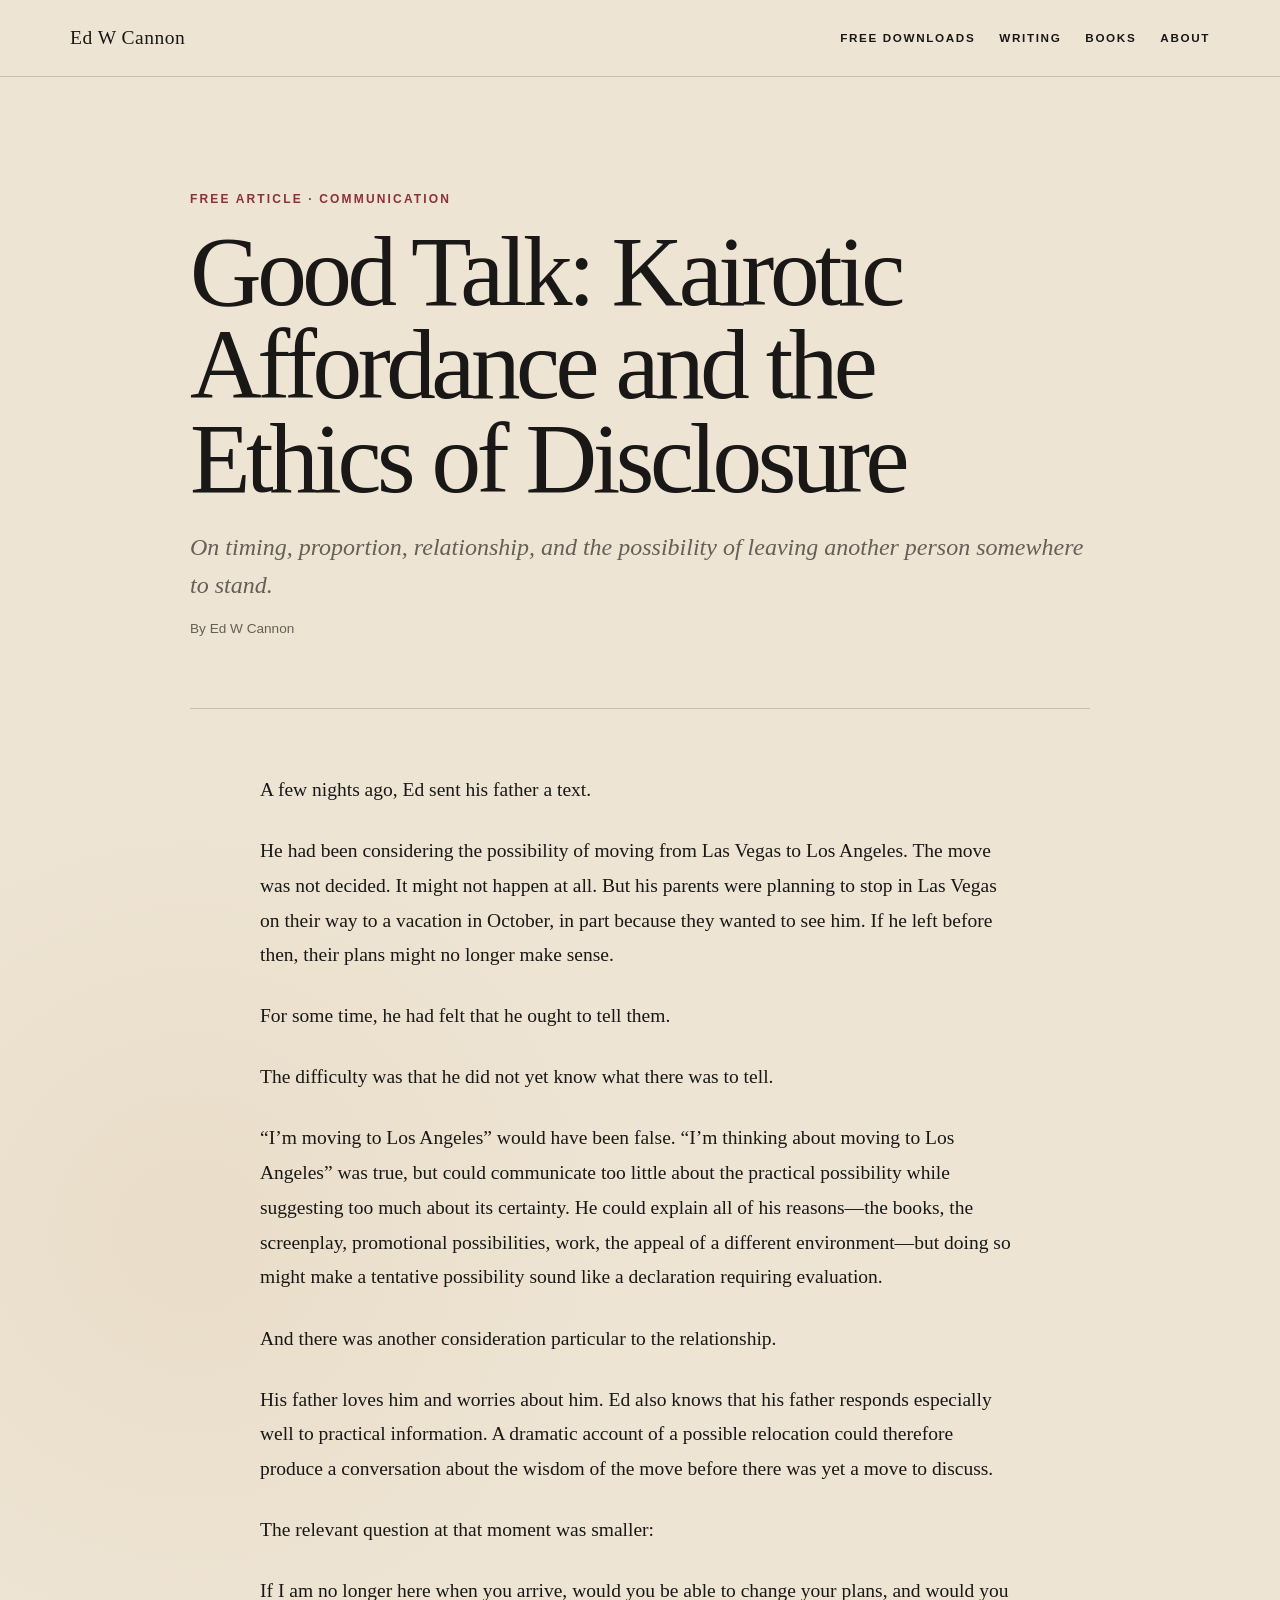
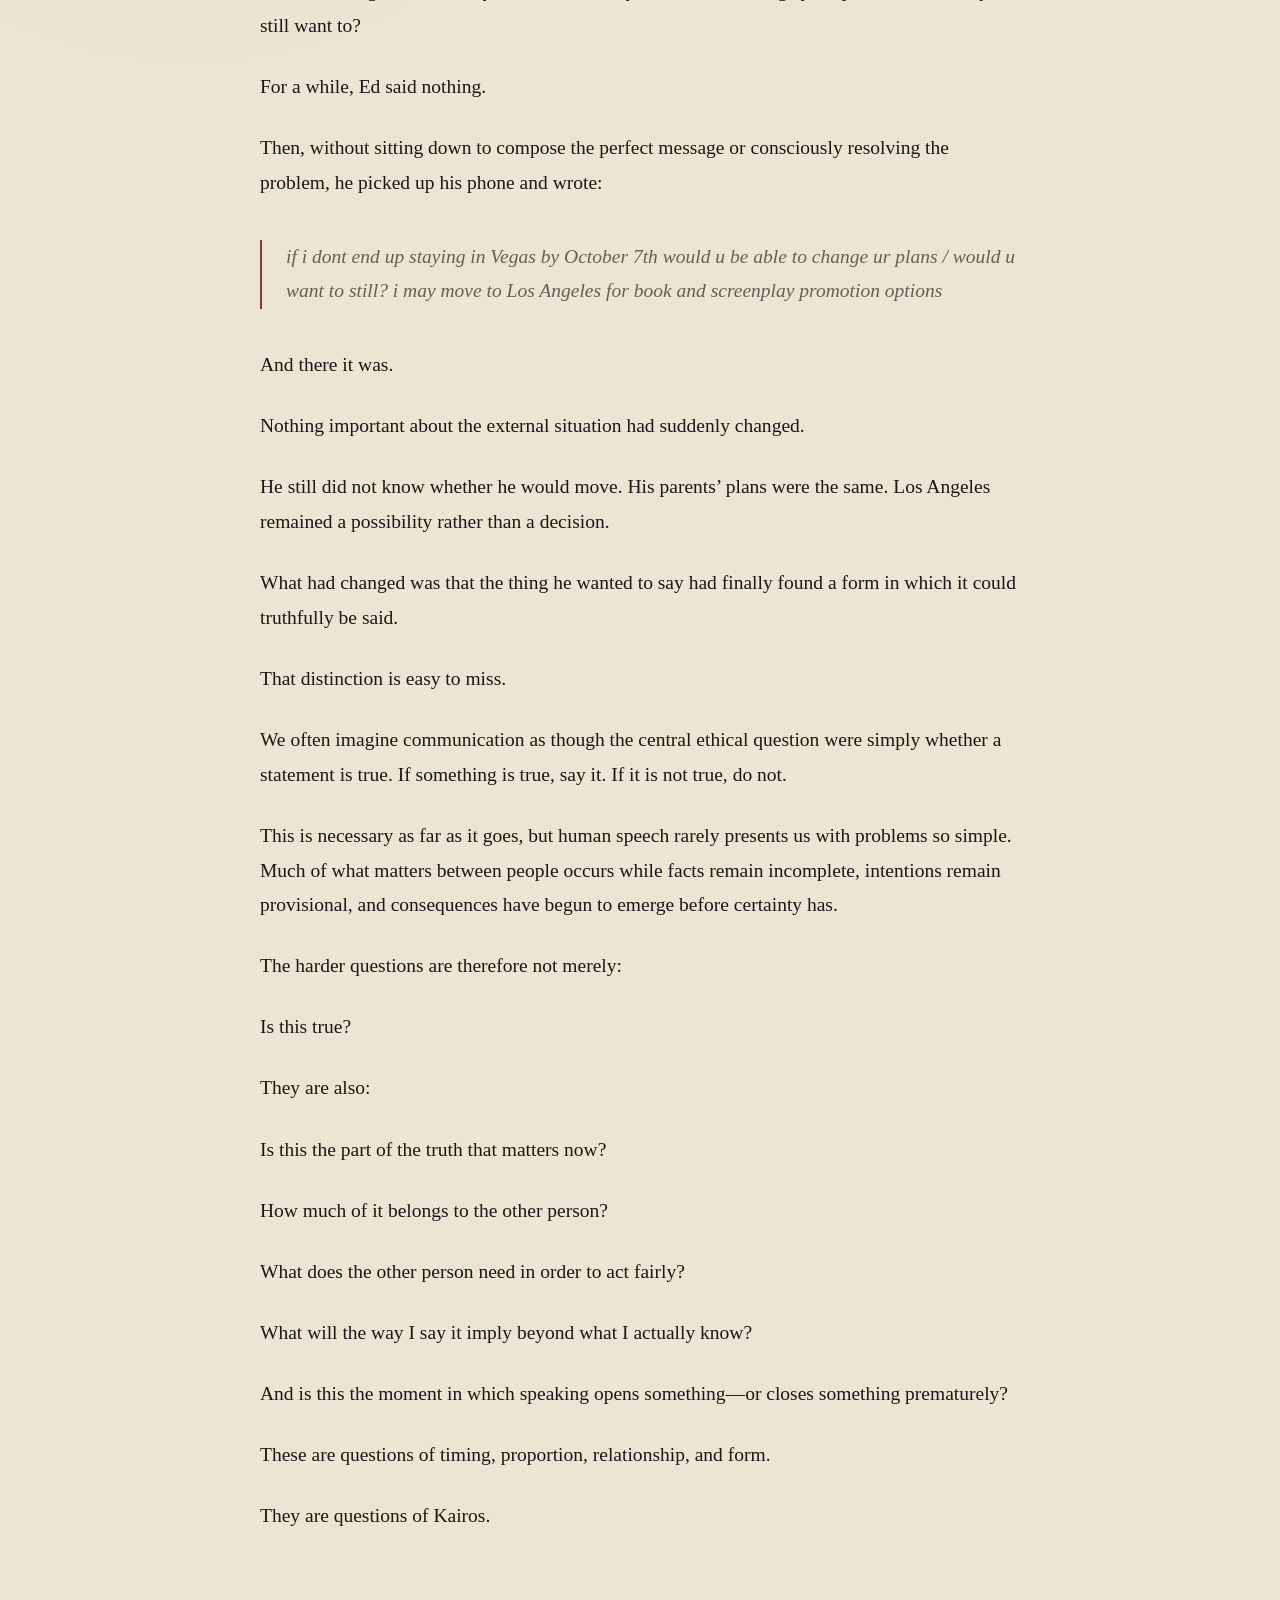
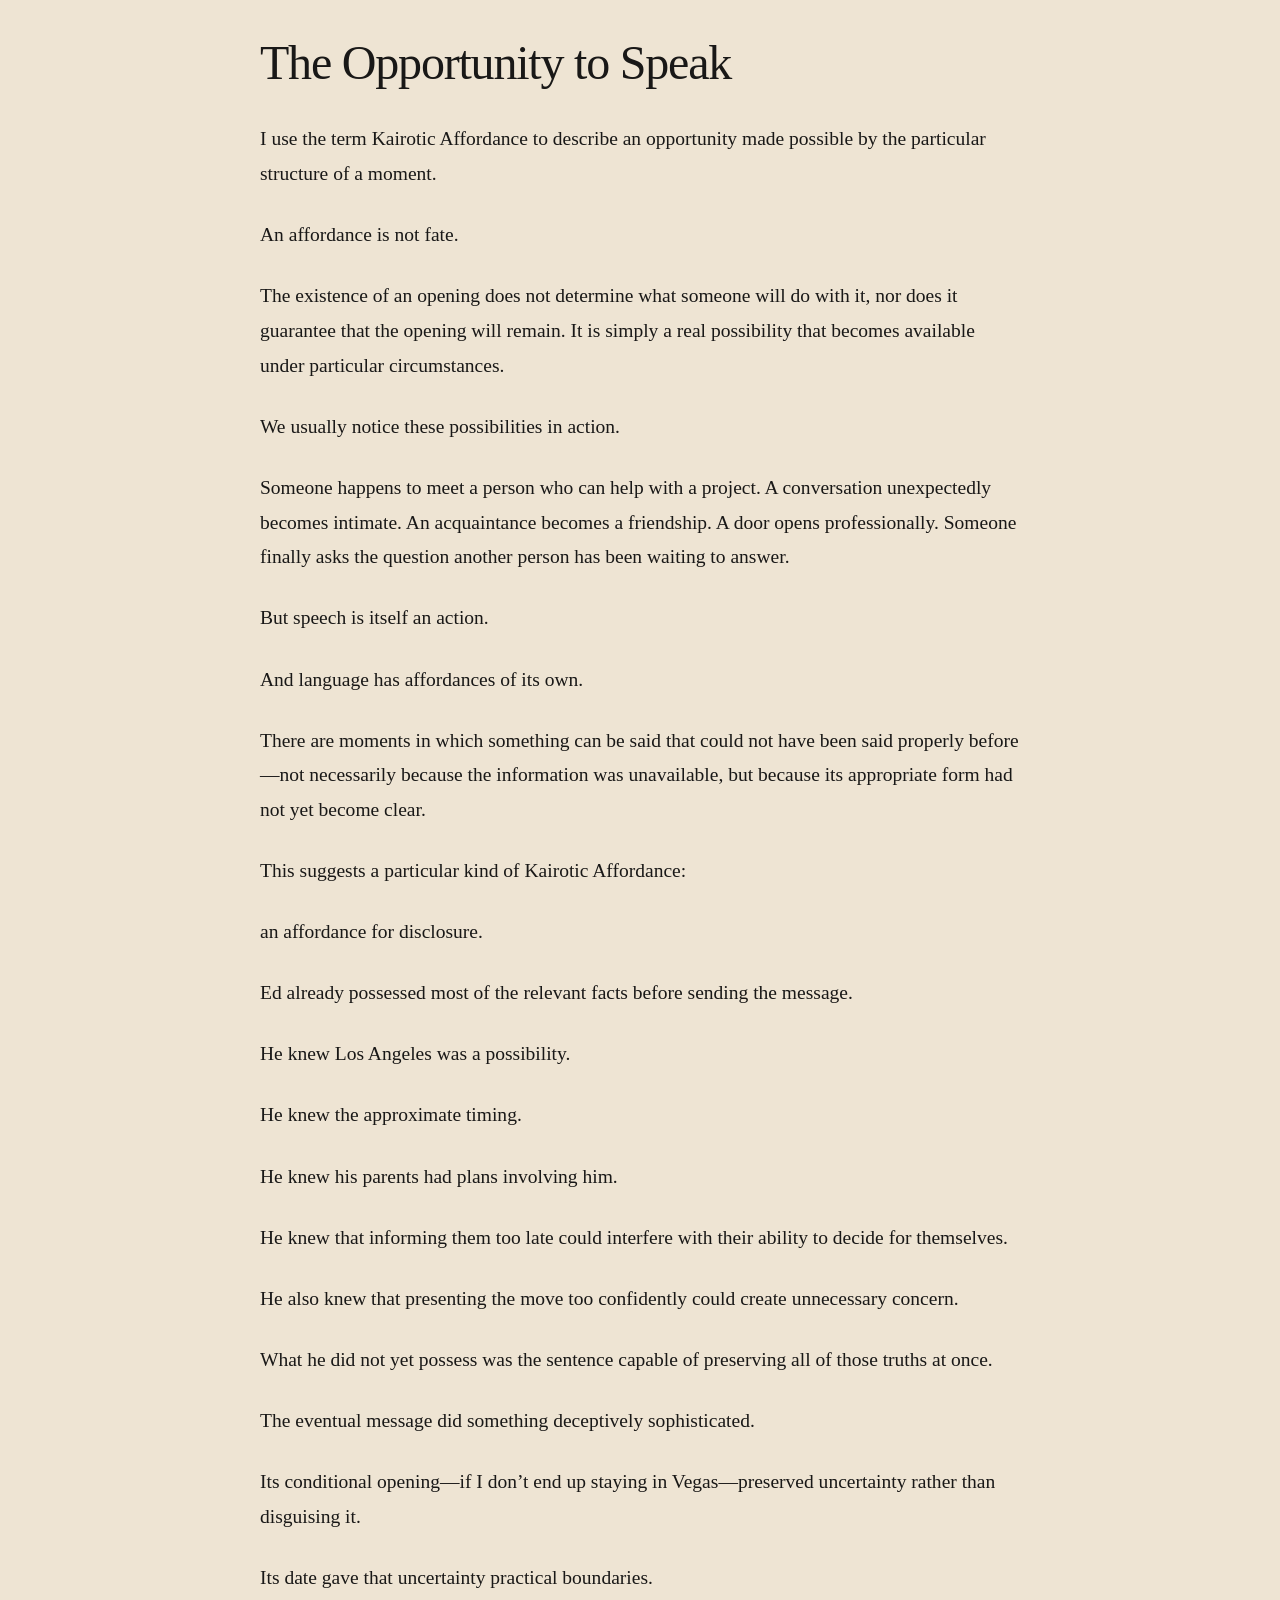
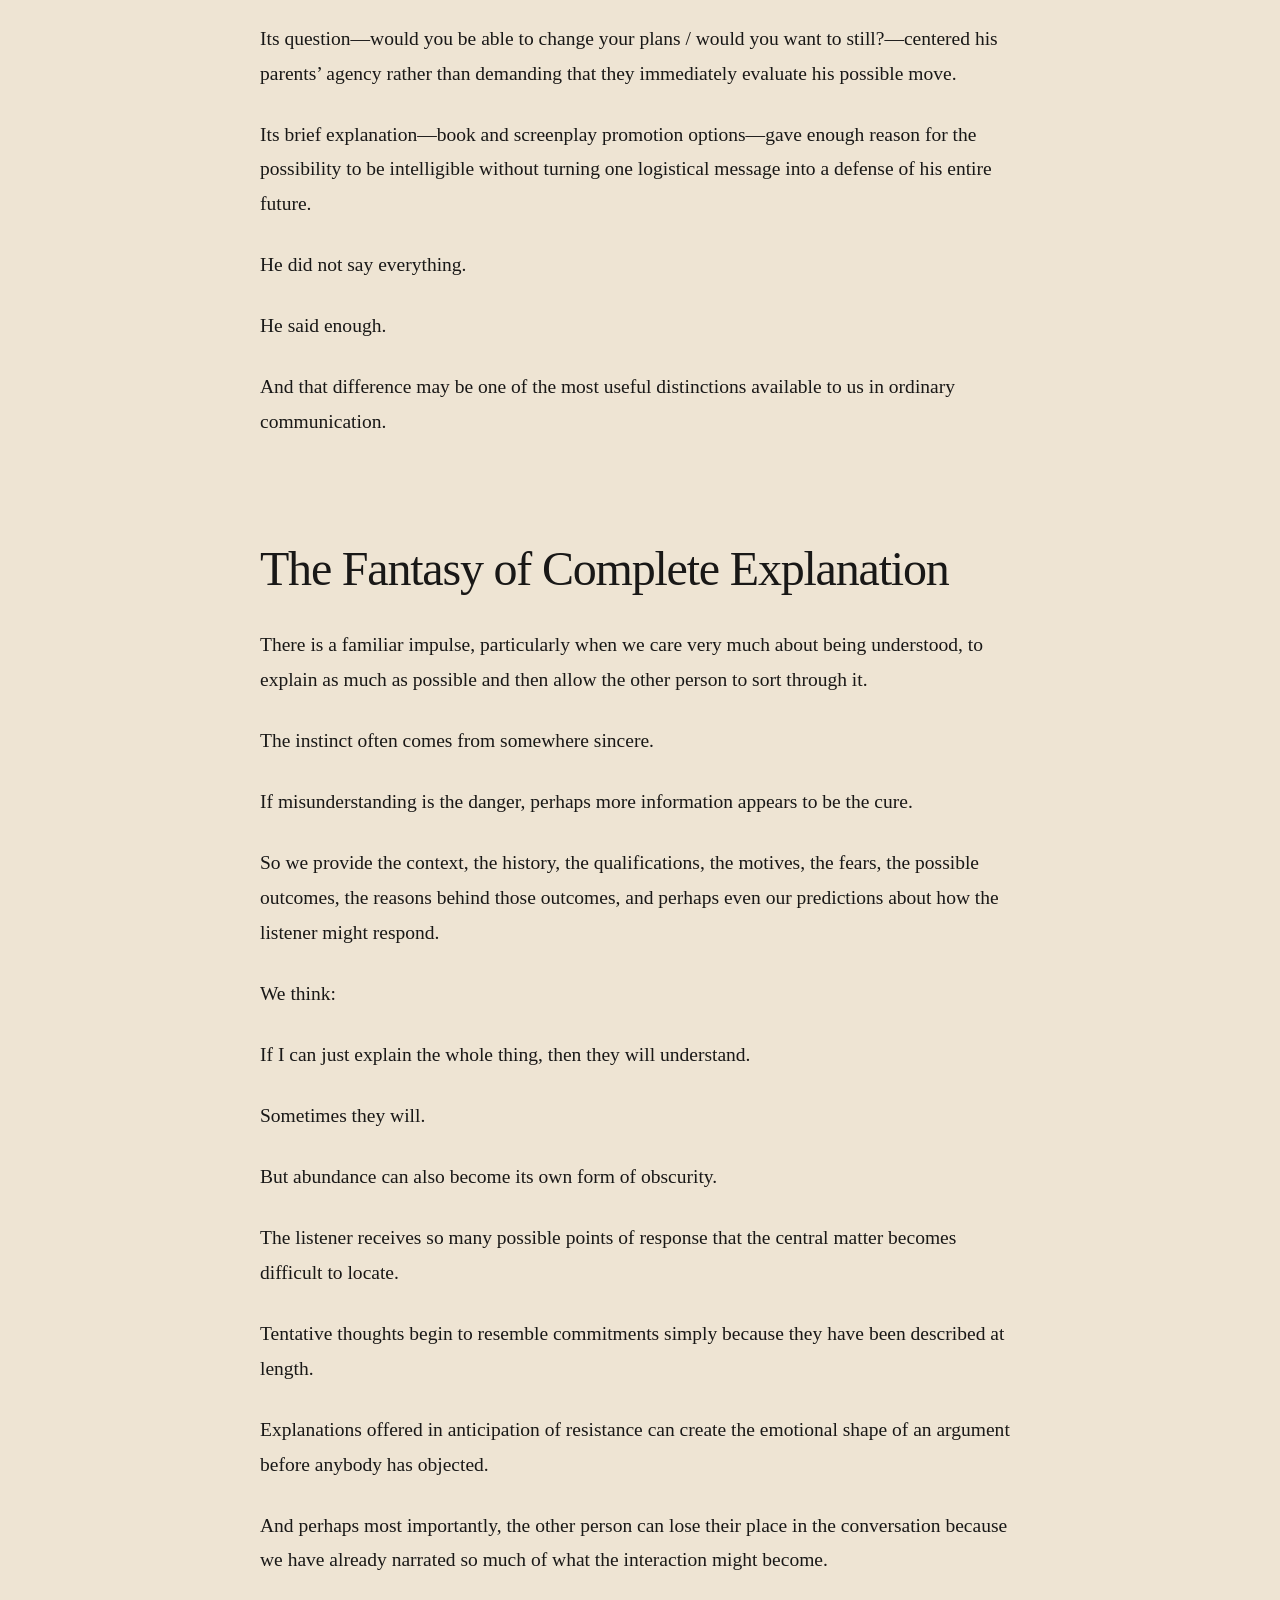
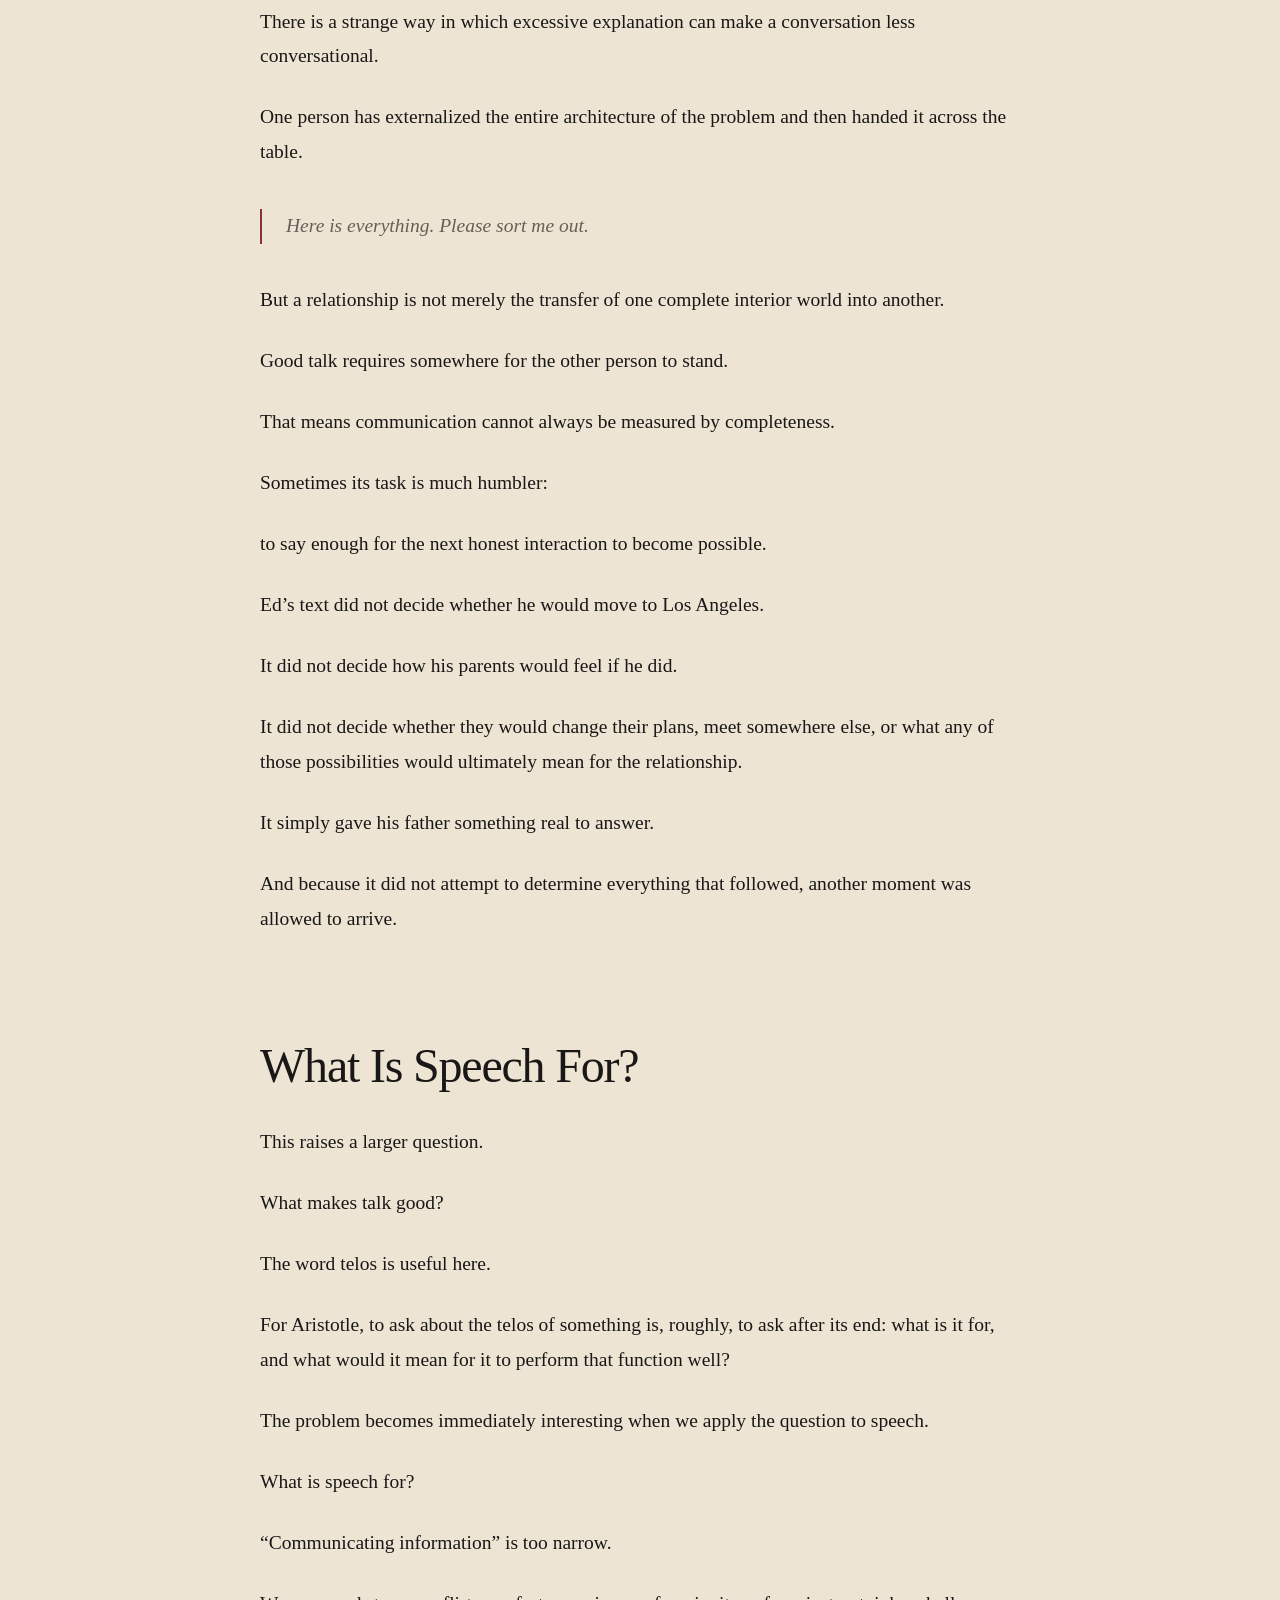
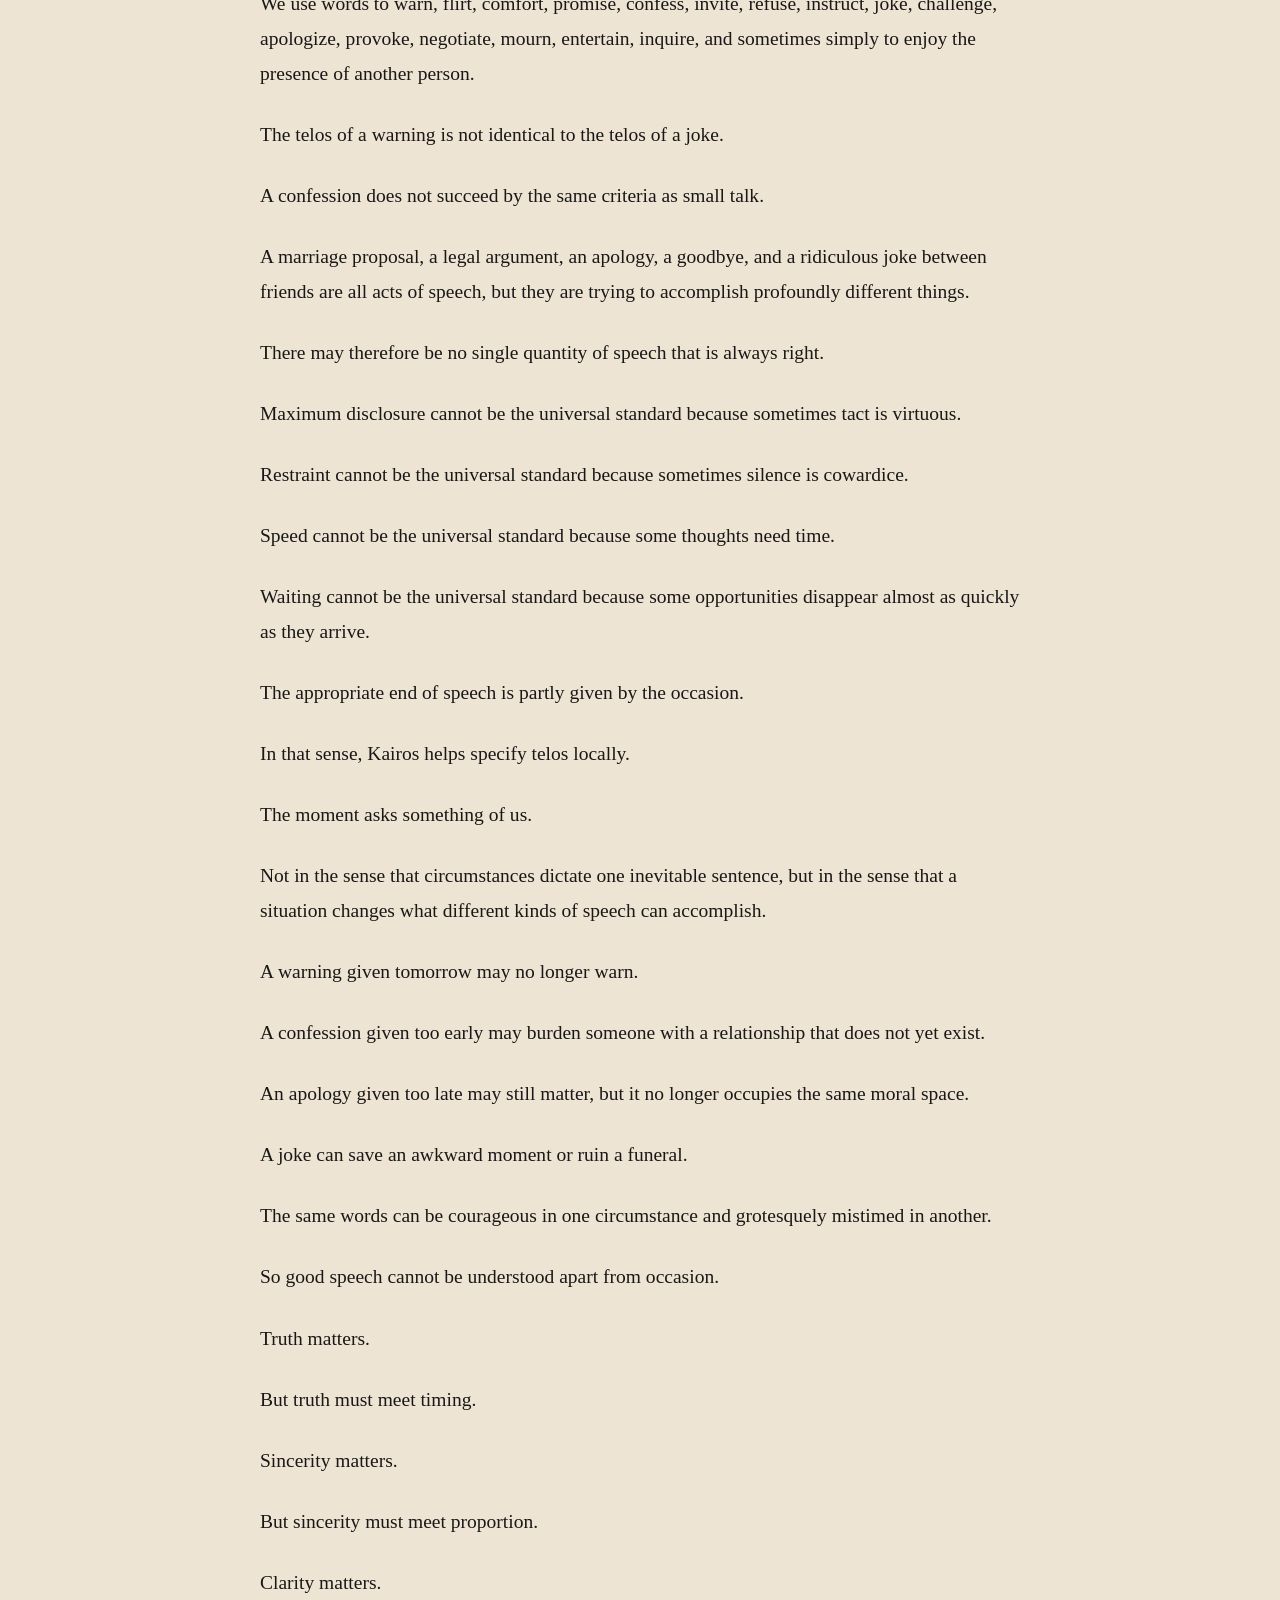
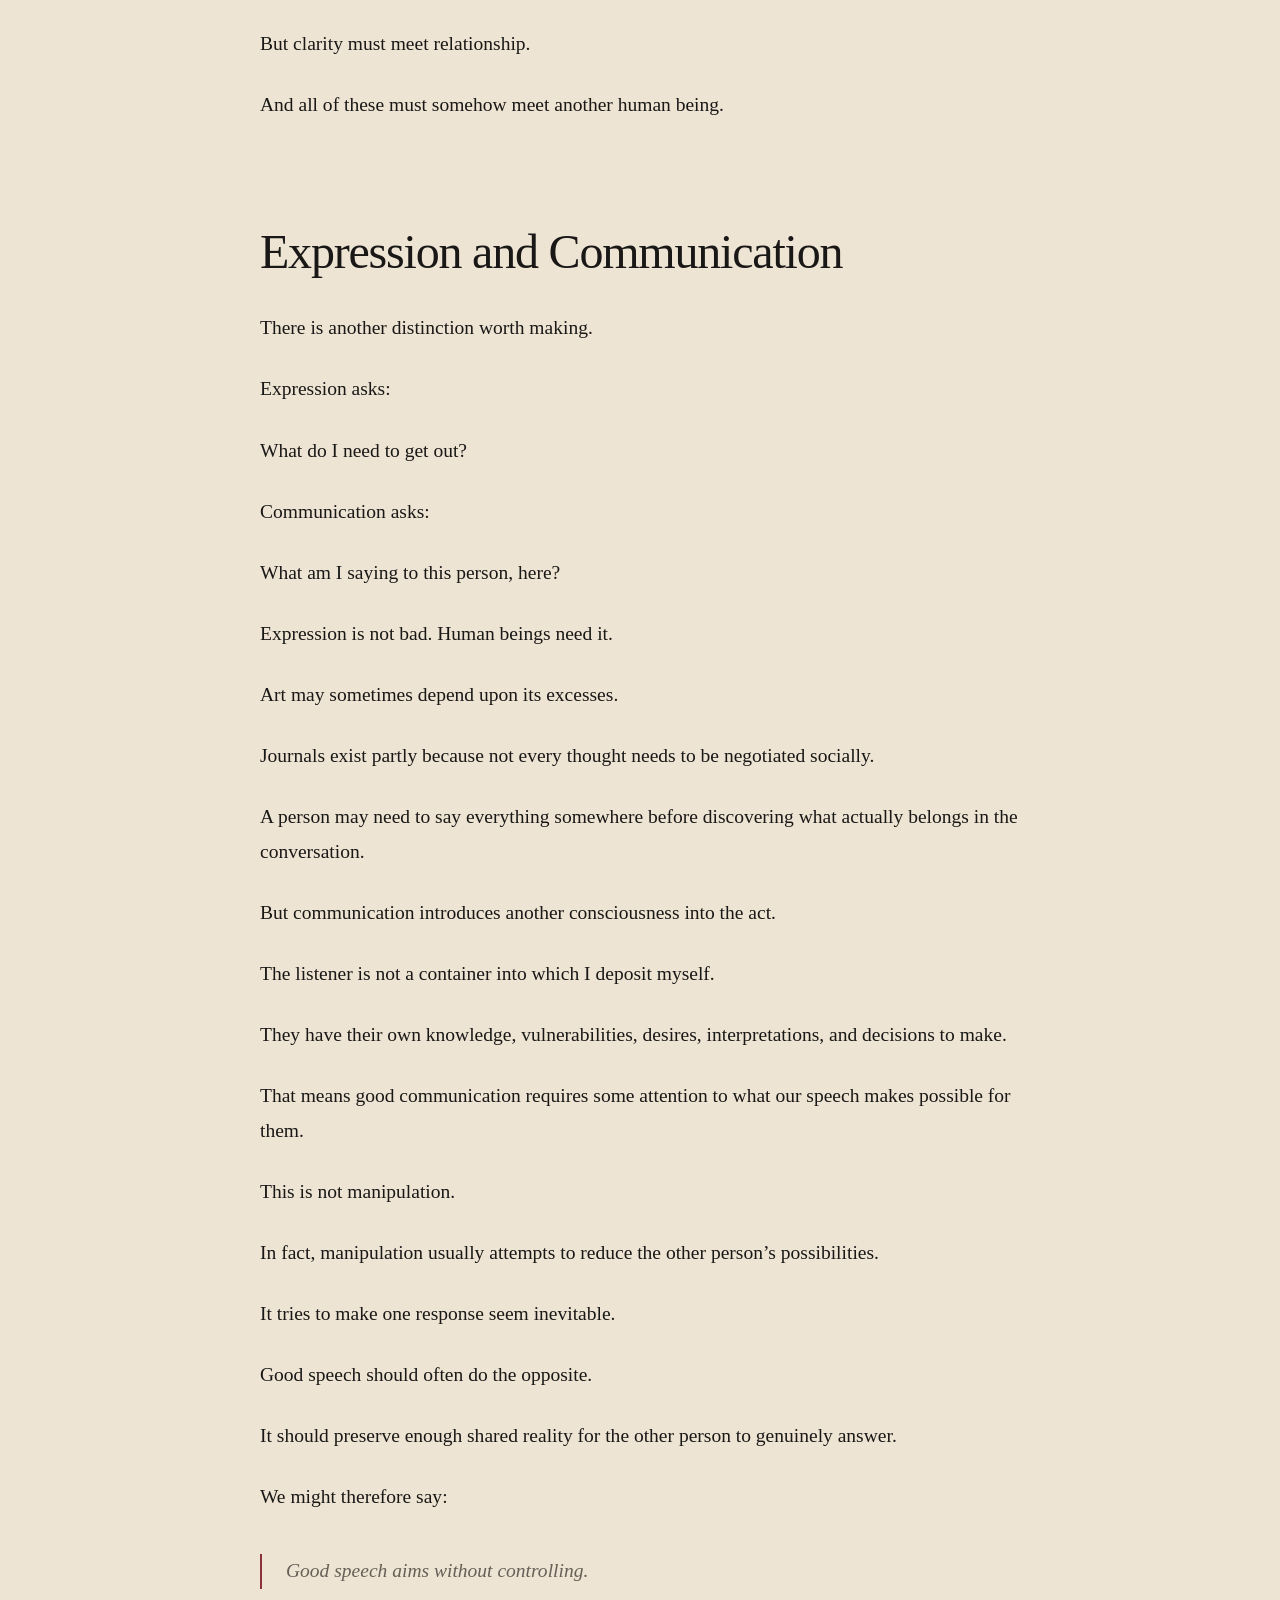
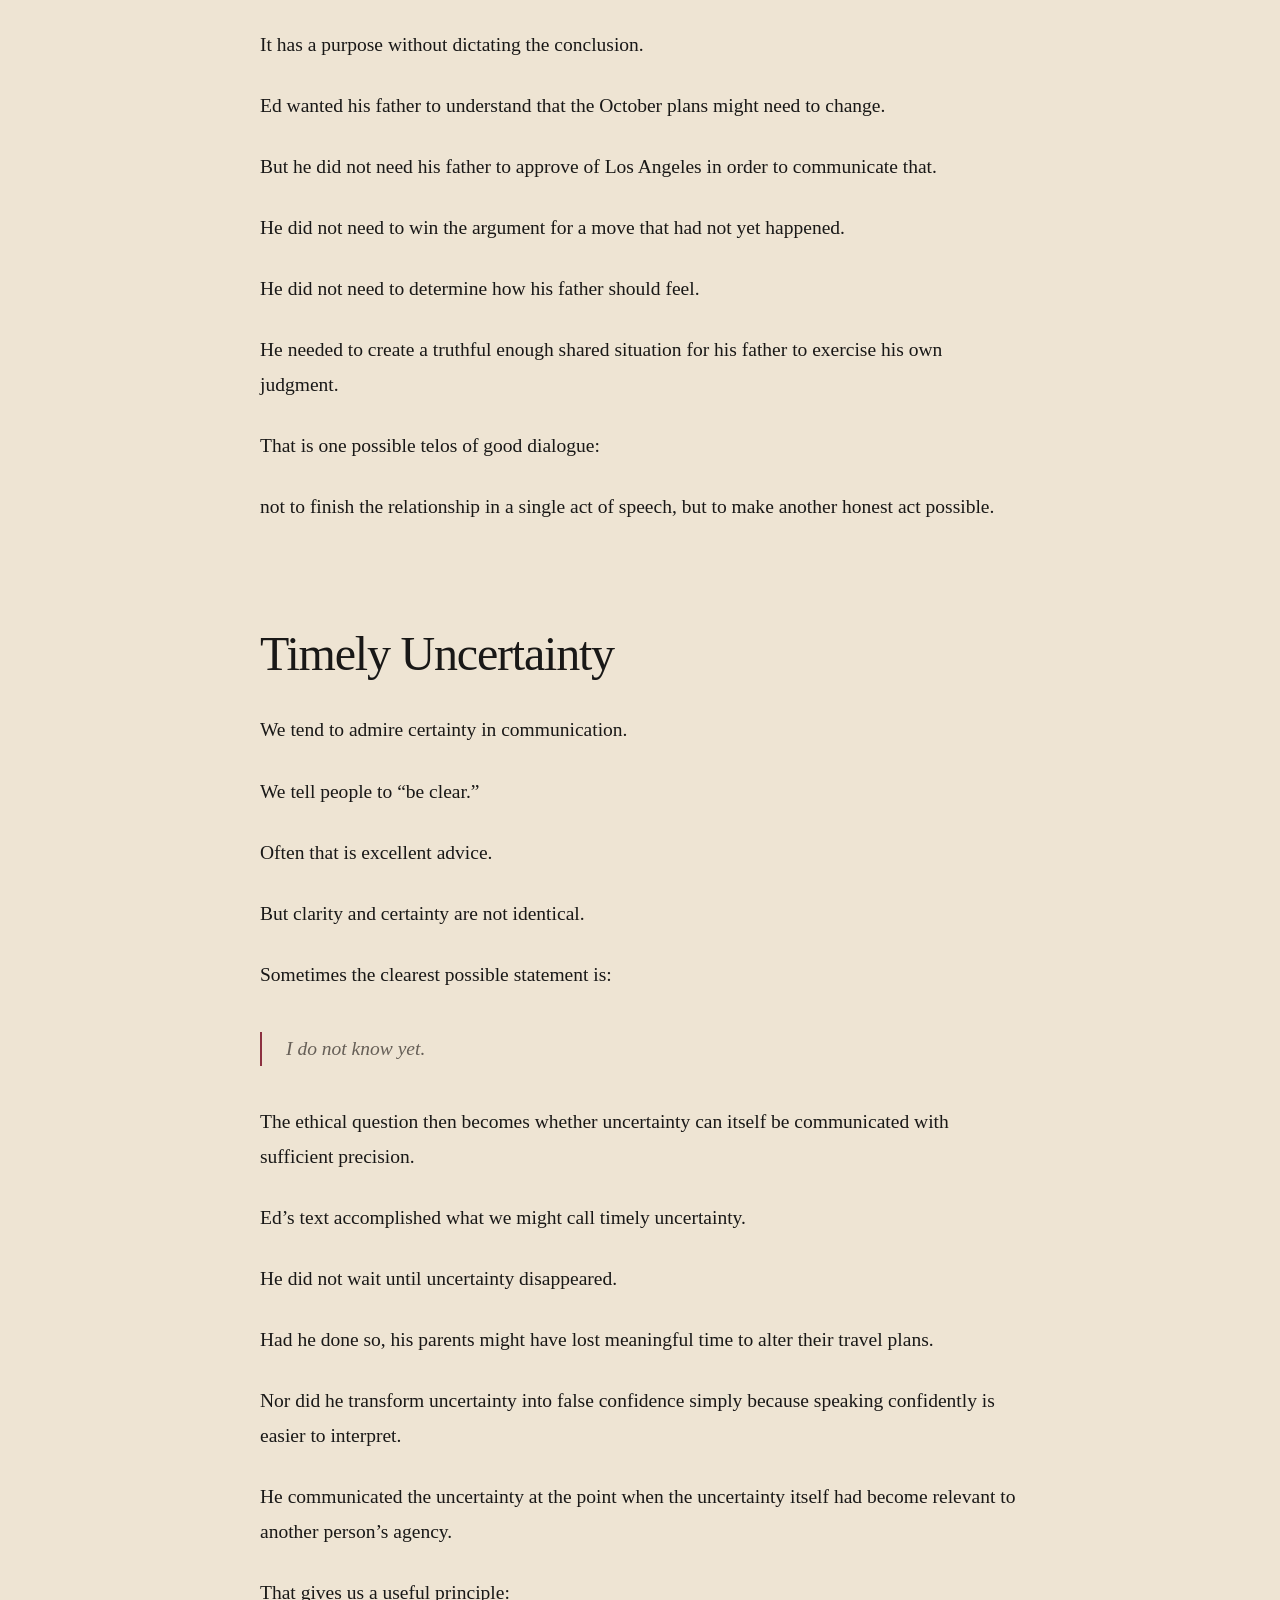
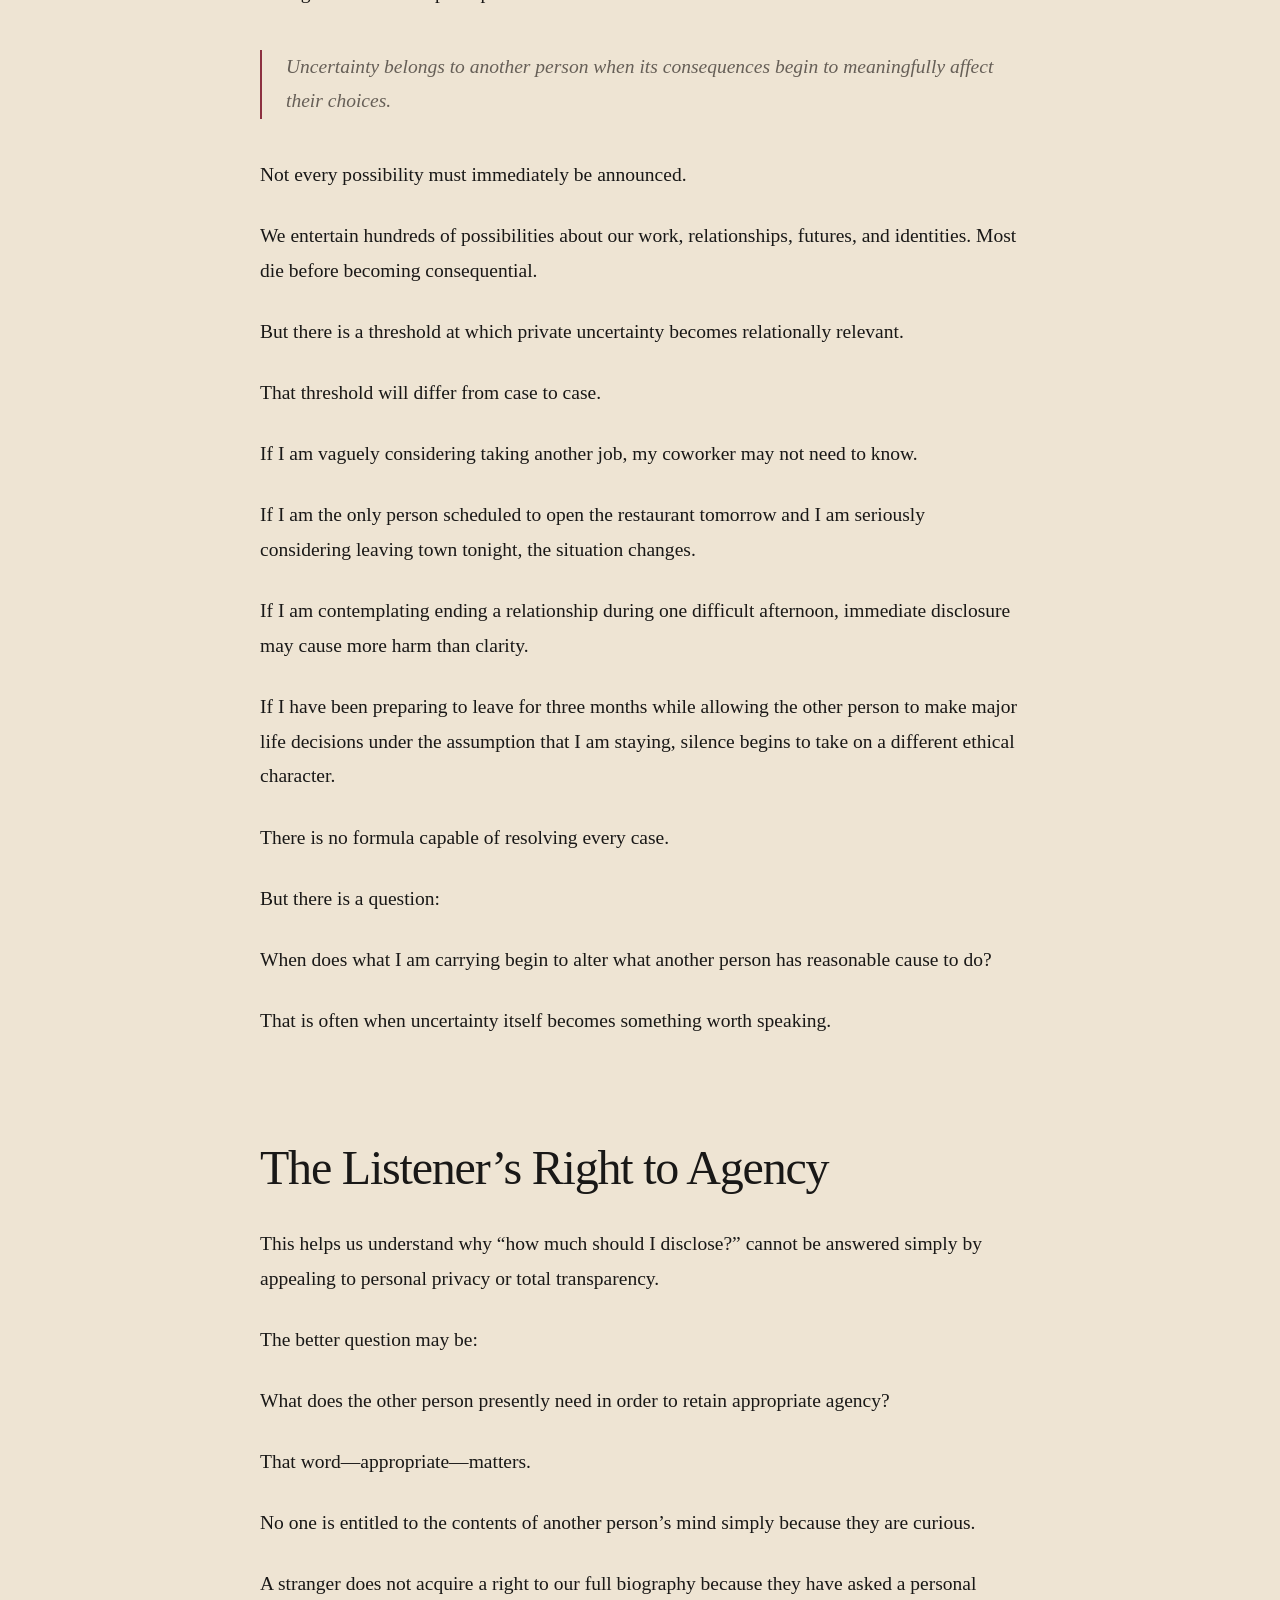
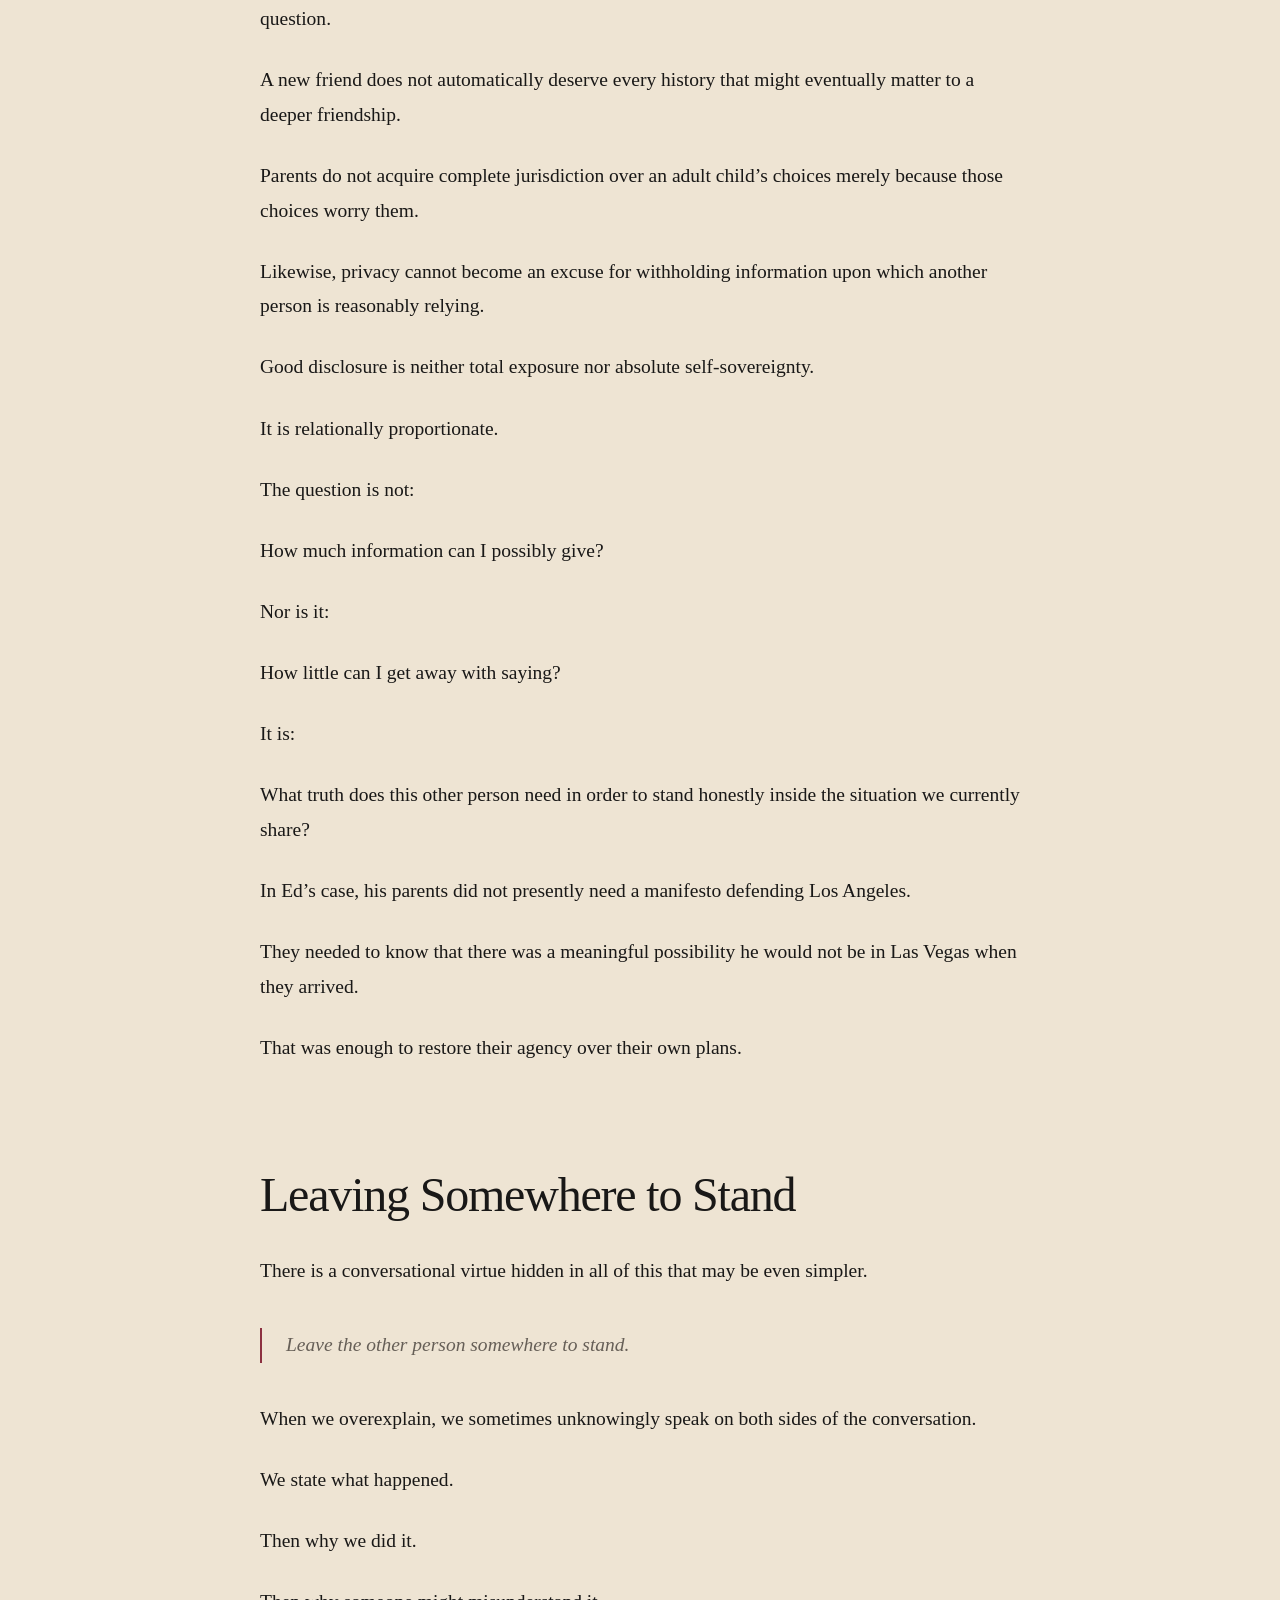
==== commit a4617eec: "Publish free books, updated covers, and two new articles Add free PDF and EPUB downloads for When On" ====
--- a/good-talk.html
+++ b/good-talk.html
@@ -3,8 +3,8 @@
 <head>
   <meta charset="utf-8">
   <meta name="viewport" content="width=device-width, initial-scale=1">
-  <title>Good Talk: Kairotic Affordance and the Ethics of Disclosure — Ed W. Cannon</title>
-  <meta name="description" content="A free essay by Ed W. Cannon on timing, proportion, agency, disclosure, and the ethics of good conversation.">
+  <title>Good Talk: Kairotic Affordance and the Ethics of Disclosure — Ed W Cannon</title>
+  <meta name="description" content="A free essay by Ed W Cannon on timing, proportion, agency, disclosure, and the ethics of good conversation.">
   <link rel="icon" href="favicon.svg" type="image/svg+xml">
   <link rel="stylesheet" href="styles.css">
   <script src="site-config.js"></script>
@@ -12,9 +12,9 @@
 <body>
 <header class="site-header">
   <nav class="wrap nav">
-    <a class="brand" href="index.html">Ed W. Cannon</a>
+    <a class="brand" href="index.html">Ed W Cannon</a>
     <div class="nav-links">
-      <a href="index.html#free-ebook">Free Ebook</a>
+      <a href="index.html#free-ebook">Free Downloads</a>
       <a href="index.html#writing">Writing</a>
       <a href="index.html#books">Books</a>
       <a href="index.html#about">About</a>
@@ -31,7 +31,7 @@
         On timing, proportion, relationship, and the possibility of leaving
         another person somewhere to stand.
       </p>
-      <p class="small">By Ed W. Cannon</p>
+      <p class="small">By Ed W Cannon</p>
     </header>
 
     <article class="article-body">
@@ -362,7 +362,7 @@
     <div class="article-end">
       <a class="back-link" href="index.html#writing">← Back to Writing</a>
       <div class="button-row">
-        <a class="btn" id="article-kit-link" data-config-link hidden href="#">Get the Free Ebook</a>
+        <a class="btn" id="article-kit-link" data-config-link hidden href="#">Get the Free Downloads</a>
         <a class="btn secondary" id="article-kofi-link" data-config-link hidden href="#">Support the Work</a>
       </div>
     </div>
@@ -370,7 +370,7 @@
 </main>
 
 <footer class="site-footer">
-  <div class="wrap">© 2026 Ed W. Cannon</div>
+  <div class="wrap">© 2026 Ed W Cannon</div>
 </footer>
 
 <script>
@@ -394,3 +394,4 @@
 </script>
 </body>
 </html>
+
--- a/styles.css
+++ b/styles.css
@@ -398,3 +398,12 @@
   .book { width: min(410px, 100%); margin: 0 auto; }
   .books-intro { align-items: flex-start; flex-direction: column; }
 }
+
+
+/* Free downloads and the expanded reading list */
+.article-list { display: grid; gap: 44px; min-width: 0; }
+.book-cover img { object-fit: contain; }
+.source-text p { white-space: pre-line; overflow-wrap: anywhere; }
+.article-body h3 { margin-top: 2em; font-size: 1.5em; }
+a:focus-visible { outline: 3px solid var(--crimson); outline-offset: 5px; }
+.books a:focus-visible { outline-color: var(--gold-soft); }
